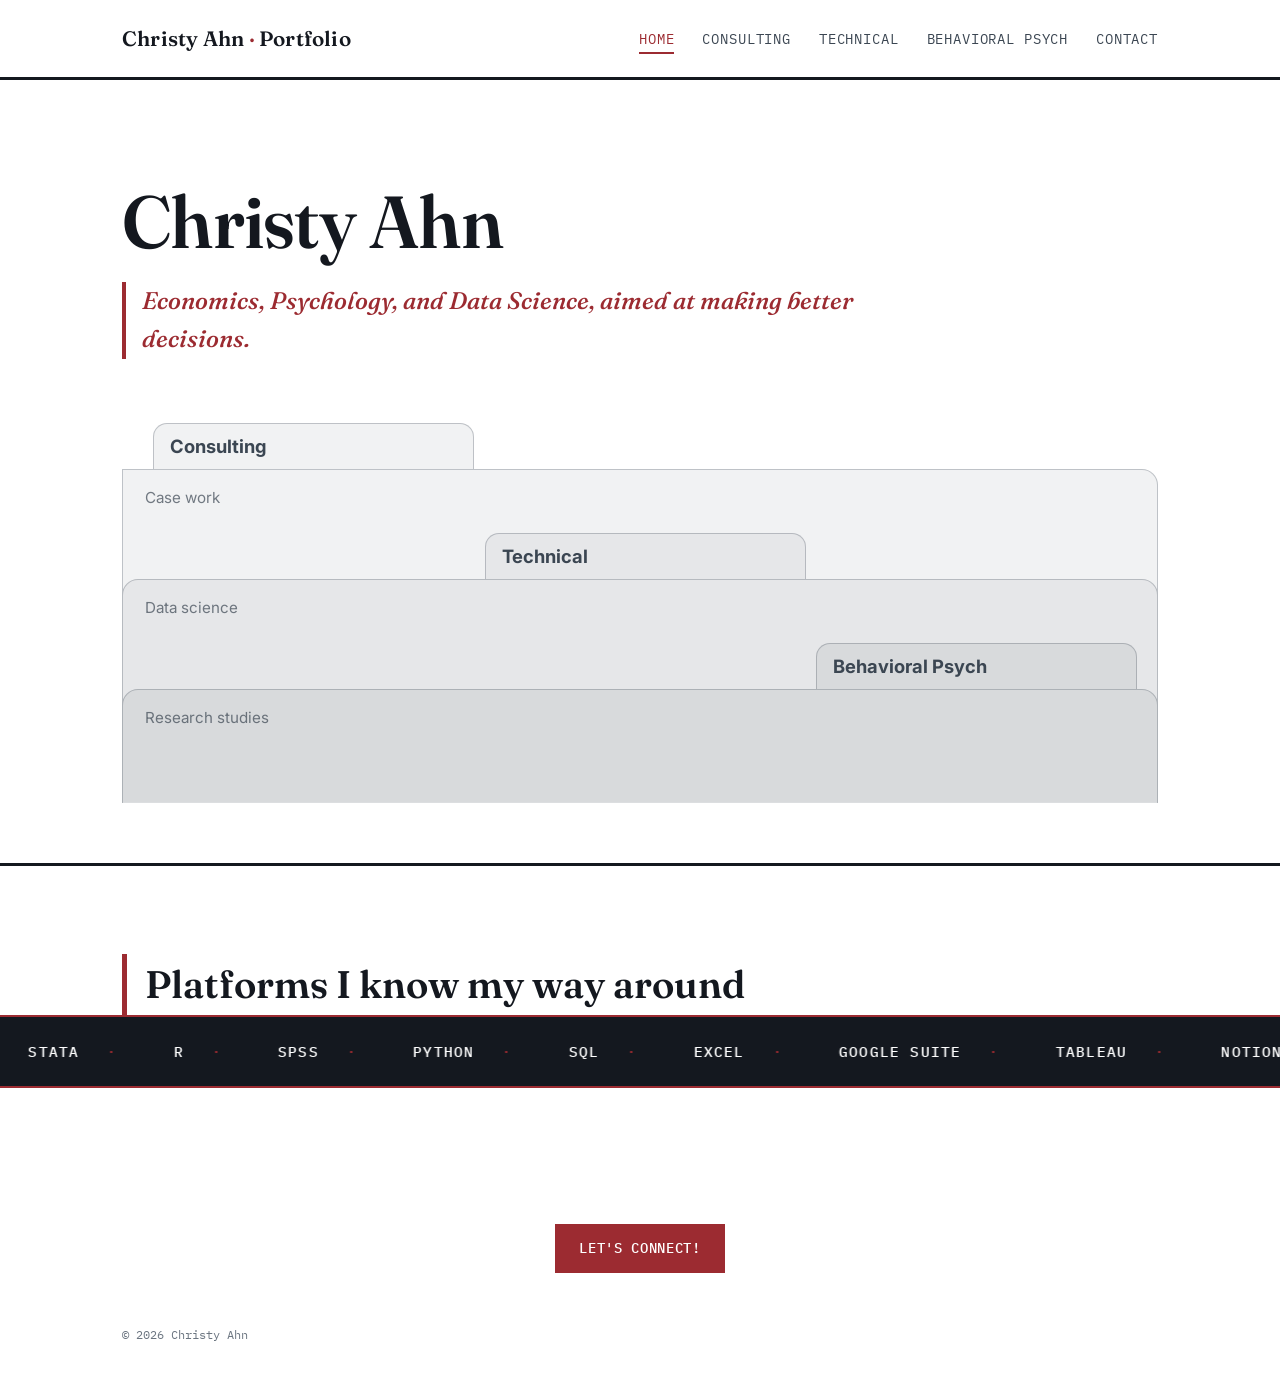
==== index.html @ 6a6dbde0 "Update card layout and styles in index.html Refactor card layout to use folders and improve styling." ====
<!DOCTYPE html>
<html lang="en">
<head>
<meta charset="UTF-8">
<meta name="viewport" content="width=device-width, initial-scale=1.0">
<title>Christy Ahn — Portfolio</title>
<meta name="description" content="Portfolio of consulting, data & analytics, and behavioral research work.">
<link rel="stylesheet" href="css/style.css">
<style>
  /* Additive only: no hard-coded colors, so your palette in style.css carries through. */
  :root { --paper: Canvas; } /* replaced with your real page background by the script below */

  .drawer {
    position: relative;
    height: 380px;
    margin-top: 64px;
    /* Clip the bottom only, so lifted folders and paper can rise above the top edge */
    clip-path: inset(-80px -12px 0 -12px);
  }

  .folder {
    --edge: color-mix(in srgb, currentColor 28%, transparent);
    --tab-w: 31%;
    --tab-h: 46px;
    position: absolute;
    left: 0; right: 0;
    bottom: -40px;
    display: block;
    color: inherit;
    text-decoration: none;
    isolation: isolate;
    transition: transform 0.38s cubic-bezier(.3,1.3,.5,1);
  }
  .f1 { top: 0;     --tint: 7%;  --tab-x: 3%;  z-index: 1; }
  .f2 { top: 110px; --tint: 13%; --tab-x: 35%; z-index: 2; }
  .f3 { top: 220px; --tint: 20%; --tab-x: 67%; z-index: 3; }

  .folder:hover,
  .folder:focus-visible { transform: translateY(-24px); }
  .folder:focus-visible { outline: none; }
  .folder:focus-visible .sheet { outline: 2px solid currentColor; outline-offset: 3px; }

  /* Folder body */
  .sheet {
    position: absolute;
    top: var(--tab-h); left: 0; right: 0; bottom: 0;
    z-index: 1;
    padding: 16px 22px;
    border: 1px solid var(--edge);
    border-radius: 0 16px 0 0;
    background: color-mix(in srgb, currentColor var(--tint), var(--paper));
  }
  .f1 .sheet { border-radius: 0 16px 0 0; }
  .f2 .sheet, .f3 .sheet { border-radius: 16px 16px 0 0; }

  /* Tab */
  .tab {
    position: absolute;
    top: 0;
    left: var(--tab-x);
    z-index: 2;
    width: var(--tab-w);
    min-height: var(--tab-h);
    display: flex;
    align-items: center;
    padding: 6px 16px;
    border: 1px solid var(--edge);
    border-bottom: 0;
    border-radius: 14px 14px 0 0;
    background: color-mix(in srgb, currentColor var(--tint), var(--paper));
    font-weight: 700;
    font-size: clamp(0.85rem, 1.7vw, 1.15rem);
    line-height: 1.15;
    margin-bottom: -1px; /* hides the seam where tab meets body */
    transition: background 0.25s ease, color 0.25s ease;
  }
  .folder:hover .tab,
  .folder:focus-visible .tab { background: currentColor; }
  .folder:hover .tab-label,
  .folder:focus-visible .tab-label { color: var(--paper); }

  /* Strip text on the folder body */
  .cap {
    display: flex;
    justify-content: space-between;
    align-items: baseline;
    gap: 12px;
    font-size: 0.95rem;
  }
  .cap .what { opacity: 0.7; }
  .cap .go { opacity: 0; transform: translateX(-6px); transition: opacity 0.25s ease, transform 0.25s ease; font-weight: 700; }
  .folder:hover .go,
  .folder:focus-visible .go { opacity: 1; transform: none; }

  /* Sheet of paper that slides out of the folder */
  .paper {
    position: absolute;
    top: var(--tab-h);
    right: 7%;
    width: 34%;
    height: 90px;
    z-index: 0;
    border: 1px solid var(--edge);
    border-radius: 8px 8px 0 0;
    background:
      repeating-linear-gradient(to bottom, transparent 0 11px,
        color-mix(in srgb, currentColor 14%, transparent) 11px 12px),
      var(--paper);
    background-size: auto, auto;
    background-position: 0 14px, 0 0;
    transition: transform 0.4s cubic-bezier(.3,1.4,.5,1) 0.05s;
  }
  .folder:hover .paper,
  .folder:focus-visible .paper { transform: translateY(-34px); }

  @media (max-width: 720px) {
    .drawer { height: 330px; margin-top: 44px; }
    .f2 { top: 96px; }
    .f3 { top: 192px; }
    .folder { --tab-h: 44px; --tab-w: 34%; }
    .f1 { --tab-x: 2%; }
    .f2 { --tab-x: 33%; }
    .f3 { --tab-x: 64%; }
    .tab { padding: 6px 10px; }
    .cap .go { display: none; }
    .paper { width: 40%; }
  }
  @media (prefers-reduced-motion: reduce) {
    .folder, .tab, .paper, .cap .go { transition: none; }
  }

  /* Toolkit block + connect button */
  .tools-section .tools-head { margin-bottom: 0; }
  .connect { display: flex; justify-content: center; padding: 48px 0 24px; }
</style>
</head>
<body>

<header class="site-header">
  <div class="header-inner">
    <a class="brand" href="index.html">Christy Ahn <span>·</span> Portfolio</a>
    <nav class="site-nav" aria-label="Primary">
      <ul>
        <li><a href="index.html" aria-current="page">Home</a></li>
        <li><a href="consulting.html">Consulting</a></li>
        <li><a href="technical.html">Technical</a></li>
        <li><a href="psych.html">Behavioral Psych</a></li>
        <li><a href="contact.html">Contact</a></li>
      </ul>
    </nav>
  </div>
</header>

<main>
  <section class="hero">
    <div class="wrap">
      <h1 class="hero-title">Christy Ahn</h1>
      <p class="hero-tagline">Economics, Psychology, and Data Science, aimed at making better decisions.</p>

      <div class="drawer" id="work">

        <a class="folder f1" href="consulting.html" aria-label="Consulting projects">
          <span class="tab"><span class="tab-label">Consulting</span></span>
          <span class="paper" aria-hidden="true"></span>
          <span class="sheet">
            <span class="cap"><span class="what">Case work</span><span class="go">View projects</span></span>
          </span>
        </a>

        <a class="folder f2" href="technical.html" aria-label="Technical projects">
          <span class="tab"><span class="tab-label">Technical</span></span>
          <span class="paper" aria-hidden="true"></span>
          <span class="sheet">
            <span class="cap"><span class="what">Data science</span><span class="go">View projects</span></span>
          </span>
        </a>

        <a class="folder f3" href="psych.html" aria-label="Behavioral psychology studies">
          <span class="tab"><span class="tab-label">Behavioral Psych</span></span>
          <span class="paper" aria-hidden="true"></span>
          <span class="sheet">
            <span class="cap"><span class="what">Research studies</span><span class="go">View studies</span></span>
          </span>
        </a>

      </div>
    </div>
  </section>

  <section class="tools-section">
    <div class="wrap tools-head">
      <h2 class="section-title">Platforms I know my way around</h2>
    </div>
    <div class="ticker-band" aria-label="Tools and platforms">
      <div class="ticker-track" id="ticker-track"></div>
    </div>
  </section>

  <div class="connect">
    <a class="btn primary" href="contact.html">Let's Connect!</a>
  </div>
</main>

<footer class="site-footer">
  <p>&copy; 2026 Christy Ahn</p>
</footer>

<script src="js/main.js"></script>
<script>
  // Match the folders' "paper" color to the page background so they stay solid in your palette.
  (function () {
    var el = document.querySelector('.drawer');
    while (el) {
      var bg = getComputedStyle(el).backgroundColor;
      if (bg && bg !== 'transparent' && bg !== 'rgba(0, 0, 0, 0)') {
        document.documentElement.style.setProperty('--paper', bg);
        return;
      }
      el = el.parentElement;
    }
  })();
</script>
</body>
</html>
---- css/style.css ----
/* ============================================================
   PORTFOLIO STYLESHEET
   A single source of truth for color, type, and layout.
   Edit the variables in :root to re-theme the entire site.
   ============================================================ */

@import url('https://fonts.googleapis.com/css2?family=Fraunces:opsz,wght@9..144,400;9..144,500;9..144,600&family=Inter:wght@400;500;600&family=IBM+Plex+Mono:wght@400;500&display=swap');

:root{
  /* -- color tokens -- */
  --ink:        #14181F;   /* primary text / headlines — near-black */
  --ink-soft:   #3B4652;   /* body text */
  --slate:      #6B7580;   /* secondary / meta text */
  --paper:      #F5F1E7;   /* page background */
  --paper-alt:  #ECE5D4;   /* card background */
  --line:       #D8CFBA;   /* hairline rule */
  --accent:     #9C2B31;   /* oxblood — links, active state, highlights */
  --accent-dark:#7A1F26;   /* pressed / deep accent */
  --accent-soft:#EAD9D2;   /* accent tint for tags/pills */
  --white:      #FFFFFF;

  /* -- type tokens -- */
  --font-display: 'Fraunces', Georgia, serif;
  --font-body:    'Inter', -apple-system, BlinkMacSystemFont, sans-serif;
  --font-mono:    'IBM Plex Mono', 'Courier New', monospace;

  /* -- layout tokens -- */
  --max-w: 1180px;
  --gutter: clamp(20px, 6vw, 72px);
}

*{ box-sizing: border-box; }

html{ scroll-behavior: smooth; }

body{
  margin: 0;
  background: var(--paper);
  color: var(--ink-soft);
  font-family: var(--font-body);
  font-size: 16.5px;
  line-height: 1.6;
  -webkit-font-smoothing: antialiased;
}

img{ max-width: 100%; display: block; }

a{ color: var(--accent); text-decoration: none; }
a:hover{ text-decoration: underline; }

:focus-visible{
  outline: 2px solid var(--accent);
  outline-offset: 3px;
}

.wrap{
  max-width: var(--max-w);
  margin: 0 auto;
  padding: 0 var(--gutter);
}

/* ---------- header / nav ---------- */

header.site-header{
  border-bottom: 3px solid var(--ink);
  background: var(--paper);
  position: sticky;
  top: 0;
  z-index: 20;
}

.header-inner{
  max-width: var(--max-w);
  margin: 0 auto;
  padding: 22px var(--gutter);
  display: flex;
  align-items: center;
  justify-content: space-between;
  gap: 16px;
  flex-wrap: wrap;
}

.brand{
  font-family: var(--font-display);
  font-weight: 600;
  font-size: 1.3rem;
  color: var(--ink);
  letter-spacing: 0.01em;
}

.brand span{
  color: var(--accent);
}

nav.site-nav ul{
  list-style: none;
  display: flex;
  gap: clamp(14px, 2.5vw, 28px);
  margin: 0;
  padding: 0;
  flex-wrap: wrap;
}

nav.site-nav a{
  color: var(--ink-soft);
  font-size: 0.88rem;
  font-family: var(--font-mono);
  text-transform: uppercase;
  letter-spacing: 0.06em;
  text-decoration: none;
  padding-bottom: 4px;
  border-bottom: 2px solid transparent;
}

nav.site-nav a:hover,
nav.site-nav a[aria-current="page"]{
  color: var(--accent);
  border-bottom-color: var(--accent);
}

/* ---------- hero ---------- */

.hero{
  padding: clamp(52px, 10vw, 104px) 0 clamp(36px, 6vw, 60px);
  border-bottom: 3px solid var(--ink);
}

.eyebrow{
  display: inline-block;
  font-family: var(--font-mono);
  font-size: 0.76rem;
  text-transform: uppercase;
  letter-spacing: 0.14em;
  color: var(--paper);
  background: var(--accent);
  padding: 5px 12px;
  margin: 0 0 20px;
}

h1.hero-title{
  font-family: var(--font-display);
  font-weight: 600;
  color: var(--ink);
  font-size: clamp(2.6rem, 6.2vw, 4.6rem);
  line-height: 1.03;
  margin: 0 0 22px;
  max-width: 16ch;
  letter-spacing: -0.01em;
}

.hero-tagline{
  font-family: var(--font-display);
  font-style: italic;
  font-weight: 500;
  color: var(--accent);
  font-size: clamp(1.15rem, 2.3vw, 1.5rem);
  max-width: 48ch;
  margin: 0 0 12px;
  border-left: 4px solid var(--accent);
  padding-left: 16px;
}

.hero-aside{
  font-family: var(--font-mono);
  font-size: 0.78rem;
  color: var(--slate);
  max-width: 50ch;
  margin: 0 0 28px;
  padding-left: 20px;
}

.hero-sub{
  font-size: clamp(1.02rem, 1.7vw, 1.2rem);
  color: var(--ink-soft);
  max-width: 60ch;
  margin: 0 0 30px;
}

.hero-actions{
  display: flex;
  gap: 14px;
  flex-wrap: wrap;
}

.btn{
  display: inline-flex;
  align-items: center;
  gap: 8px;
  font-family: var(--font-mono);
  font-size: 0.85rem;
  font-weight: 500;
  text-transform: uppercase;
  letter-spacing: 0.05em;
  padding: 12px 22px;
  border: 2px solid var(--ink);
  color: var(--ink);
  text-decoration: none;
  transition: background 0.15s ease, color 0.15s ease, border-color 0.15s ease;
}
.btn:hover{
  background: var(--ink);
  color: var(--paper);
  text-decoration: none;
}
.btn.primary{
  background: var(--accent);
  border-color: var(--accent);
  color: var(--paper);
}
.btn.primary:hover{
  background: var(--accent-dark);
  border-color: var(--accent-dark);
}

/* ---------- section framing ---------- */

section{
  padding: clamp(44px, 7vw, 84px) 0;
  border-bottom: 1px solid var(--line);
}
section:last-of-type{ border-bottom: none; }

.section-head{
  display: flex;
  justify-content: space-between;
  align-items: baseline;
  gap: 20px;
  margin-bottom: 36px;
  flex-wrap: wrap;
}

h2.section-title{
  font-family: var(--font-display);
  font-weight: 600;
  color: var(--ink);
  font-size: clamp(1.7rem, 3.4vw, 2.4rem);
  margin: 0;
  padding-left: 18px;
  border-left: 5px solid var(--accent);
}

.section-note{
  font-family: var(--font-mono);
  font-size: 0.8rem;
  color: var(--slate);
  text-transform: uppercase;
  letter-spacing: 0.06em;
}

.lede{
  max-width: 68ch;
  color: var(--ink-soft);
  margin-bottom: 40px;
  font-size: 1.05rem;
}

/* ---------- pillar cards (home) ---------- */

.pillars{
  display: grid;
  grid-template-columns: repeat(3, 1fr);
  gap: 2px;
  background: var(--ink);
  border: 2px solid var(--ink);
}

.pillar{
  background: var(--paper);
  padding: 32px 26px;
  display: flex;
  flex-direction: column;
  gap: 12px;
  transition: background 0.15s ease;
}

.pillar:hover{
  background: var(--paper-alt);
}

.pillar-code{
  font-family: var(--font-mono);
  font-size: 0.78rem;
  font-weight: 500;
  color: var(--white);
  background: var(--accent);
  display: inline-block;
  padding: 3px 9px;
  letter-spacing: 0.06em;
  align-self: flex-start;
}

.pillar h3{
  font-family: var(--font-display);
  font-size: 1.4rem;
  font-weight: 600;
  color: var(--ink);
  margin: 0;
}

.pillar p{
  color: var(--ink-soft);
  font-size: 0.96rem;
  margin: 0;
  flex-grow: 1;
}

.pillar .btn{
  align-self: flex-start;
  margin-top: 8px;
  padding: 8px 14px;
  font-size: 0.75rem;
}

@media (max-width: 760px){
  .pillars{ grid-template-columns: 1fr; }
}

/* ---------- case cards (project pages) ---------- */

.case{
  border: 1px solid var(--line);
  border-left: 4px solid var(--ink);
  background: var(--paper-alt);
  padding: clamp(22px, 3vw, 34px);
  margin-bottom: 24px;
  transition: border-left-color 0.15s ease;
}

.case-top{
  display: flex;
  justify-content: space-between;
  align-items: flex-start;
  gap: 16px;
  flex-wrap: wrap;
  margin-bottom: 14px;
}

.case-code{
  font-family: var(--font-mono);
  font-size: 0.76rem;
  font-weight: 500;
  color: var(--white);
  background: var(--ink);
  padding: 3px 9px;
  letter-spacing: 0.06em;
}

.case-meta{
  font-family: var(--font-mono);
  font-size: 0.75rem;
  color: var(--slate);
  text-transform: uppercase;
  letter-spacing: 0.05em;
}

h3.case-title{
  font-family: var(--font-display);
  font-weight: 600;
  font-size: 1.55rem;
  color: var(--ink);
  margin: 0 0 16px;
}

.case-grid{
  display: grid;
  grid-template-columns: repeat(3, 1fr);
  gap: 20px;
  margin-bottom: 18px;
}

.case-field dt{
  font-family: var(--font-mono);
  font-size: 0.72rem;
  text-transform: uppercase;
  letter-spacing: 0.06em;
  color: var(--slate);
  margin-bottom: 4px;
}

.case-field dd{
  margin: 0;
  font-size: 0.92rem;
  color: var(--ink-soft);
}

.case-body p{
  margin: 0 0 12px;
  font-size: 0.97rem;
}
.case-body p:last-child{ margin-bottom: 0; }

.tags{
  list-style: none;
  display: flex;
  flex-wrap: wrap;
  gap: 8px;
  margin: 18px 0 0;
  padding: 0;
}

.tags li{
  font-family: var(--font-mono);
  font-weight: 500;
  font-size: 0.72rem;
  text-transform: uppercase;
  letter-spacing: 0.04em;
  background: var(--accent);
  color: var(--white);
  padding: 5px 11px;
}

.placeholder-flag{
  display: inline-block;
  margin-top: 14px;
  font-family: var(--font-mono);
  font-size: 0.72rem;
  color: var(--slate);
  border-top: 1px dashed var(--line);
  padding-top: 10px;
  width: 100%;
}

/* clickable case card -> detail page */
a.case{
  display: block;
  text-decoration: none;
  color: inherit;
  cursor: pointer;
  transition: border-left-color 0.15s ease, transform 0.15s ease, box-shadow 0.15s ease;
}
a.case:hover,
a.case:focus-visible{
  text-decoration: none;
  border-left-color: var(--accent);
  box-shadow: 0 8px 22px rgba(20, 24, 31, 0.12);
  transform: translateY(-2px);
}

.case-view-link{
  display: inline-flex;
  align-items: center;
  gap: 6px;
  margin-top: 16px;
  font-family: var(--font-mono);
  font-weight: 500;
  font-size: 0.76rem;
  text-transform: uppercase;
  letter-spacing: 0.05em;
  color: var(--accent);
}
a.case:hover .case-view-link{
  gap: 10px;
}
.case-view-link .arrow{ transition: transform 0.15s ease; }

.case-download{
  display: inline-flex;
  align-items: center;
  gap: 8px;
  margin-top: 18px;
  padding: 11px 18px;
  border: 2px solid var(--ink);
  font-family: var(--font-mono);
  font-weight: 500;
  font-size: 0.78rem;
  text-transform: uppercase;
  letter-spacing: 0.05em;
  color: var(--ink);
  transition: background 0.15s ease, color 0.15s ease;
}
.case-download:hover{
  background: var(--ink);
  color: var(--paper);
  text-decoration: none;
}
.case-download-note{
  display: block;
  margin-top: 6px;
  font-family: var(--font-mono);
  font-size: 0.7rem;
  color: var(--slate);
}

/* ---------- case detail page ---------- */

.back-link{
  display: inline-block;
  font-family: var(--font-mono);
  font-weight: 500;
  font-size: 0.78rem;
  text-transform: uppercase;
  letter-spacing: 0.05em;
  color: var(--slate);
  margin-bottom: 20px;
}
.back-link:hover{ color: var(--accent); text-decoration: none; }

.detail-meta{
  font-family: var(--font-mono);
  font-size: 0.85rem;
  color: var(--slate);
  margin: 0 0 6px;
}

.stat-strip{
  display: grid;
  grid-template-columns: repeat(auto-fit, minmax(200px, 1fr));
  gap: 2px;
  background: var(--ink);
  border: 2px solid var(--ink);
  margin: 8px 0 0;
}
.stat{
  background: var(--ink);
  padding: 22px 20px;
}
.stat .num{
  display: block;
  font-family: var(--font-display);
  font-weight: 600;
  font-size: 1.75rem;
  color: var(--white);
  margin-bottom: 4px;
  line-height: 1.1;
}
.stat .label{
  display: block;
  font-family: var(--font-mono);
  font-size: 0.7rem;
  text-transform: uppercase;
  letter-spacing: 0.05em;
  color: #C9B8A8;
  margin-bottom: 8px;
}
.stat .explain{
  display: block;
  font-family: var(--font-body);
  font-size: 0.82rem;
  line-height: 1.5;
  color: #BCAEA0;
  padding-top: 8px;
  border-top: 1px solid rgba(255,255,255,0.14);
}

.stat-strip-note{
  font-size: 0.88rem;
  color: var(--slate);
  font-style: italic;
  max-width: 68ch;
  margin: 12px 0 0;
  padding-left: 14px;
  border-left: 3px solid var(--line);
}

.detail-section{
  max-width: 68ch;
}
.detail-section + .detail-section{ margin-top: 8px; }

h3.detail-title{
  font-family: var(--font-display);
  font-weight: 600;
  color: var(--ink);
  font-size: 1.35rem;
  margin: 0 0 14px;
}

.detail-section ul{
  margin: 0 0 16px;
  padding-left: 20px;
}
.detail-section li{ margin-bottom: 8px; }
.detail-section p{ margin: 0 0 14px; }
.detail-section p:last-child,
.detail-section ul:last-child{ margin-bottom: 0; }

.role-box{
  background: var(--paper-alt);
  border-left: 4px solid var(--accent);
  padding: 22px 26px;
  max-width: 68ch;
}

@media (max-width: 720px){
  .case-grid{ grid-template-columns: 1fr 1fr; }
}
@media (max-width: 480px){
  .case-grid{ grid-template-columns: 1fr; }
}

/* ---------- contact page ---------- */

.contact-layout{
  display: grid;
  grid-template-columns: 220px 1fr;
  gap: 48px;
  align-items: start;
}

.contact-photo{
  width: 100%;
  aspect-ratio: 1 / 1;
  background: var(--paper-alt);
  border: 1px solid var(--line);
  display: flex;
  align-items: center;
  justify-content: center;
  font-family: var(--font-mono);
  font-size: 0.75rem;
  color: var(--slate);
  text-align: center;
  padding: 16px;
  overflow: hidden;
}
.contact-photo img{
  width: 100%; height: 100%; object-fit: cover;
}

.contact-list{
  list-style: none;
  margin: 0;
  padding: 0;
}

.contact-list li{
  display: flex;
  gap: 18px;
  padding: 16px 0;
  border-bottom: 1px solid var(--line);
  align-items: baseline;
  flex-wrap: wrap;
}
.contact-list li:first-child{ padding-top: 0; }

.contact-list dt{
  font-family: var(--font-mono);
  font-size: 0.72rem;
  text-transform: uppercase;
  letter-spacing: 0.06em;
  color: var(--slate);
  width: 90px;
  flex-shrink: 0;
}

.contact-list dd{
  margin: 0;
  font-size: 1.05rem;
  color: var(--ink);
}

@media (max-width: 640px){
  .contact-layout{ grid-template-columns: 1fr; }
  .contact-photo{ max-width: 200px; }
}

/* ---------- footer ---------- */

footer.site-footer{
  padding: 28px var(--gutter) 40px;
  max-width: var(--max-w);
  margin: 0 auto;
}
footer.site-footer p{
  font-family: var(--font-mono);
  font-size: 0.75rem;
  color: var(--slate);
  margin: 0;
}

/* ---------- tools / ticker section (mid-page, home only) ---------- */

.tools-section{
  padding: clamp(48px, 8vw, 88px) 0;
  border-bottom: 1px solid var(--line);
}

.tools-head{
  margin-bottom: 28px;
}

.ticker-band{
  width: 100vw;
  position: relative;
  left: 50%;
  right: 50%;
  margin-left: -50vw;
  margin-right: -50vw;
  background: var(--ink);
  overflow: hidden;
  display: flex;
  align-items: center;
  padding: 22px 0;
  border-top: 2px solid var(--accent);
  border-bottom: 2px solid var(--accent);
}

.ticker-track{
  display: flex;
  align-items: center;
  white-space: nowrap;
  animation: ticker-scroll 32s linear infinite;
  will-change: transform;
}

.ticker-band:hover .ticker-track{
  animation-play-state: paused;
}

.ticker-track span{
  font-family: var(--font-mono);
  font-weight: 500;
  font-size: 0.95rem;
  letter-spacing: 0.08em;
  text-transform: uppercase;
  color: var(--paper);
  padding: 0 28px;
  display: inline-flex;
  align-items: center;
}

.ticker-track span::after{
  content: '·';
  color: var(--accent);
  margin-left: 28px;
}

@keyframes ticker-scroll{
  from{ transform: translateX(0); }
  to{ transform: translateX(-50%); }
}

@media (prefers-reduced-motion: reduce){
  .ticker-track{ animation: none; }
  .ticker-band{ overflow-x: auto; }
  html{ scroll-behavior: auto; }
}
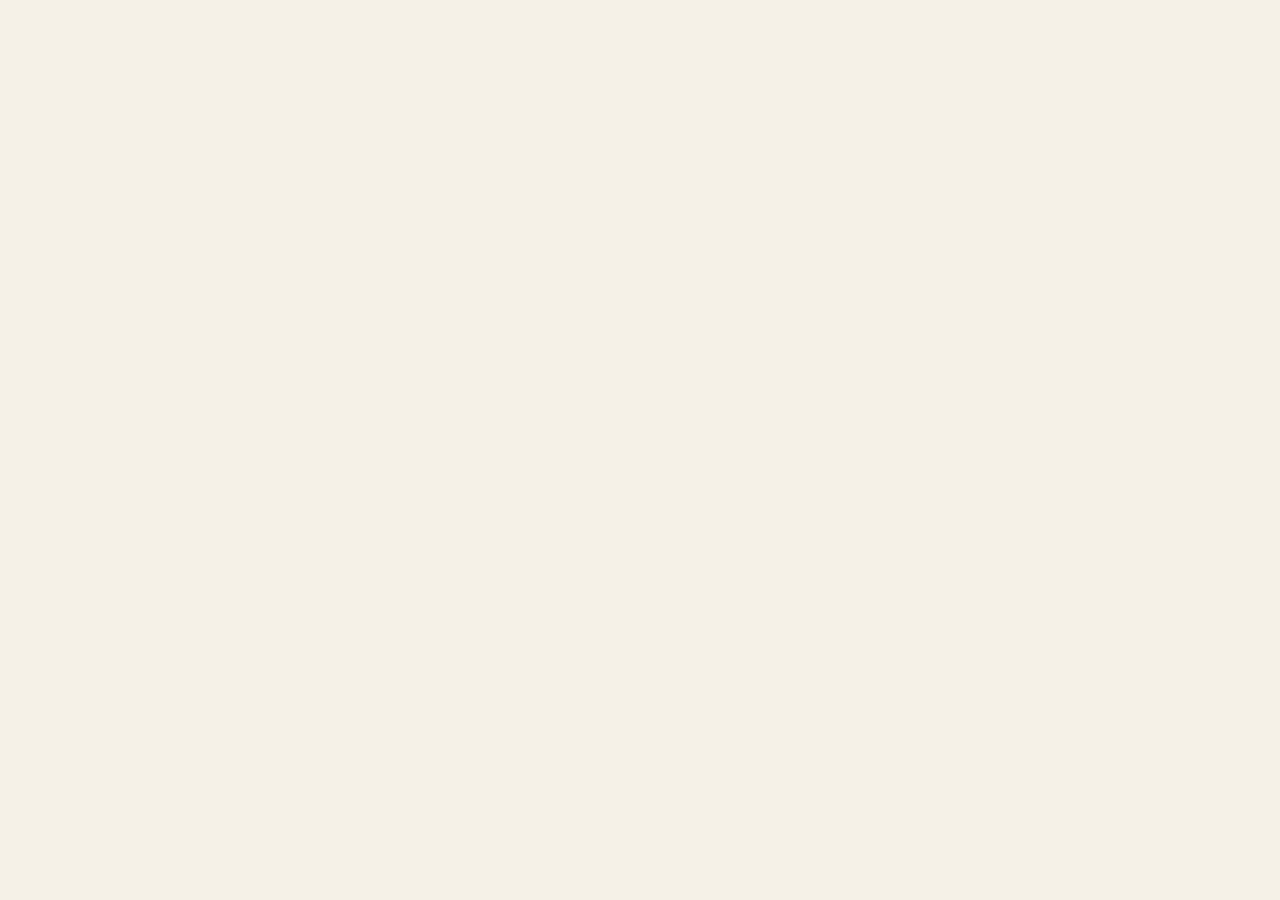
==== commit 64dfdbd1: "Refactor styles in index.html for improved layout Updated styles for folder elements, adjusted heigh" ====
--- a/index.html
+++ b/index.html
@@ -7,218 +7,67 @@
 <meta name="description" content="Portfolio of consulting, data & analytics, and behavioral research work.">
 <link rel="stylesheet" href="css/style.css">
 <style>
-  /* Additive only: no hard-coded colors, so your palette in style.css carries through. */
-  :root { --paper: Canvas; } /* replaced with your real page background by the script below */
+  /* Page background and text colors come from your style.css. Only the folders have their own colors. */
 
   .drawer {
     position: relative;
-    height: 380px;
+    height: 410px;
     margin-top: 64px;
     /* Clip the bottom only, so lifted folders and paper can rise above the top edge */
-    clip-path: inset(-80px -12px 0 -12px);
+    clip-path: inset(-90px -16px 0 -16px);
   }
 
   .folder {
-    --edge: color-mix(in srgb, currentColor 28%, transparent);
+    --tab-h: 58px;
     --tab-w: 31%;
-    --tab-h: 46px;
     position: absolute;
     left: 0; right: 0;
     bottom: -40px;
     display: block;
-    color: inherit;
+    color: #fff4f1;
     text-decoration: none;
     isolation: isolate;
-    transition: transform 0.38s cubic-bezier(.3,1.3,.5,1);
+    filter: drop-shadow(0 -3px 6px rgba(0, 0, 0, 0.22));
+    transition: transform 0.38s cubic-bezier(.3,1.3,.5,1), filter 0.3s ease;
   }
-  .f1 { top: 0;     --tint: 7%;  --tab-x: 3%;  z-index: 1; }
-  .f2 { top: 110px; --tint: 13%; --tab-x: 35%; z-index: 2; }
-  .f3 { top: 220px; --tint: 20%; --tab-x: 67%; z-index: 3; }
+  /* Muted reds, lightest at the back to deepest at the front */
+  .f1 { top: 0;     --c: #b8595f; --tab-x: 3%;  z-index: 1; }
+  .f2 { top: 120px; --c: #9c3d44; --tab-x: 35%; z-index: 2; }
+  .f3 { top: 240px; --c: #7a2a30; --tab-x: 67%; z-index: 3; }
 
   .folder:hover,
-  .folder:focus-visible { transform: translateY(-24px); }
+  .folder:focus-visible {
+    transform: translateY(-24px);
+    filter: drop-shadow(0 -4px 10px rgba(0, 0, 0, 0.3)) brightness(1.08);
+  }
   .folder:focus-visible { outline: none; }
-  .folder:focus-visible .sheet { outline: 2px solid currentColor; outline-offset: 3px; }
+  .folder:focus-visible .sheet { outline: 3px solid currentColor; outline-offset: 3px; }
 
   /* Folder body */
   .sheet {
     position: absolute;
     top: var(--tab-h); left: 0; right: 0; bottom: 0;
     z-index: 1;
-    padding: 16px 22px;
-    border: 1px solid var(--edge);
-    border-radius: 0 16px 0 0;
-    background: color-mix(in srgb, currentColor var(--tint), var(--paper));
+    padding: 18px 28px;
+    border-radius: 12px 12px 0 0;
+    background: linear-gradient(to bottom, transparent, rgba(0, 0, 0, 0.14)), var(--c);
   }
-  .f1 .sheet { border-radius: 0 16px 0 0; }
-  .f2 .sheet, .f3 .sheet { border-radius: 16px 16px 0 0; }
 
-  /* Tab */
+  /* Tab with curved shoulders, like a real folder */
   .tab {
     position: absolute;
     top: 0;
     left: var(--tab-x);
     z-index: 2;
     width: var(--tab-w);
-    min-height: var(--tab-h);
+    min-height: calc(var(--tab-h) + 1px); /* 1px overlap hides the seam with the body */
     display: flex;
     align-items: center;
-    padding: 6px 16px;
-    border: 1px solid var(--edge);
-    border-bottom: 0;
+    padding: 0 22px;
     border-radius: 14px 14px 0 0;
-    background: color-mix(in srgb, currentColor var(--tint), var(--paper));
+    background: var(--c);
     font-weight: 700;
-    font-size: clamp(0.85rem, 1.7vw, 1.15rem);
-    line-height: 1.15;
-    margin-bottom: -1px; /* hides the seam where tab meets body */
-    transition: background 0.25s ease, color 0.25s ease;
-  }
-  .folder:hover .tab,
-  .folder:focus-visible .tab { background: currentColor; }
-  .folder:hover .tab-label,
-  .folder:focus-visible .tab-label { color: var(--paper); }
-
-  /* Strip text on the folder body */
-  .cap {
-    display: flex;
-    justify-content: space-between;
-    align-items: baseline;
-    gap: 12px;
-    font-size: 0.95rem;
-  }
-  .cap .what { opacity: 0.7; }
-  .cap .go { opacity: 0; transform: translateX(-6px); transition: opacity 0.25s ease, transform 0.25s ease; font-weight: 700; }
-  .folder:hover .go,
-  .folder:focus-visible .go { opacity: 1; transform: none; }
-
-  /* Sheet of paper that slides out of the folder */
-  .paper {
-    position: absolute;
-    top: var(--tab-h);
-    right: 7%;
-    width: 34%;
-    height: 90px;
-    z-index: 0;
-    border: 1px solid var(--edge);
-    border-radius: 8px 8px 0 0;
-    background:
-      repeating-linear-gradient(to bottom, transparent 0 11px,
-        color-mix(in srgb, currentColor 14%, transparent) 11px 12px),
-      var(--paper);
-    background-size: auto, auto;
-    background-position: 0 14px, 0 0;
-    transition: transform 0.4s cubic-bezier(.3,1.4,.5,1) 0.05s;
-  }
-  .folder:hover .paper,
-  .folder:focus-visible .paper { transform: translateY(-34px); }
-
-  @media (max-width: 720px) {
-    .drawer { height: 330px; margin-top: 44px; }
-    .f2 { top: 96px; }
-    .f3 { top: 192px; }
-    .folder { --tab-h: 44px; --tab-w: 34%; }
-    .f1 { --tab-x: 2%; }
-    .f2 { --tab-x: 33%; }
-    .f3 { --tab-x: 64%; }
-    .tab { padding: 6px 10px; }
-    .cap .go { display: none; }
-    .paper { width: 40%; }
-  }
-  @media (prefers-reduced-motion: reduce) {
-    .folder, .tab, .paper, .cap .go { transition: none; }
-  }
-
-  /* Toolkit block + connect button */
-  .tools-section .tools-head { margin-bottom: 0; }
-  .connect { display: flex; justify-content: center; padding: 48px 0 24px; }
-</style>
-</head>
-<body>
-
-<header class="site-header">
-  <div class="header-inner">
-    <a class="brand" href="index.html">Christy Ahn <span>·</span> Portfolio</a>
-    <nav class="site-nav" aria-label="Primary">
-      <ul>
-        <li><a href="index.html" aria-current="page">Home</a></li>
-        <li><a href="consulting.html">Consulting</a></li>
-        <li><a href="technical.html">Technical</a></li>
-        <li><a href="psych.html">Behavioral Psych</a></li>
-        <li><a href="contact.html">Contact</a></li>
-      </ul>
-    </nav>
-  </div>
-</header>
-
-<main>
-  <section class="hero">
-    <div class="wrap">
-      <h1 class="hero-title">Christy Ahn</h1>
-      <p class="hero-tagline">Economics, Psychology, and Data Science, aimed at making better decisions.</p>
-
-      <div class="drawer" id="work">
-
-        <a class="folder f1" href="consulting.html" aria-label="Consulting projects">
-          <span class="tab"><span class="tab-label">Consulting</span></span>
-          <span class="paper" aria-hidden="true"></span>
-          <span class="sheet">
-            <span class="cap"><span class="what">Case work</span><span class="go">View projects</span></span>
-          </span>
-        </a>
-
-        <a class="folder f2" href="technical.html" aria-label="Technical projects">
-          <span class="tab"><span class="tab-label">Technical</span></span>
-          <span class="paper" aria-hidden="true"></span>
-          <span class="sheet">
-            <span class="cap"><span class="what">Data science</span><span class="go">View projects</span></span>
-          </span>
-        </a>
-
-        <a class="folder f3" href="psych.html" aria-label="Behavioral psychology studies">
-          <span class="tab"><span class="tab-label">Behavioral Psych</span></span>
-          <span class="paper" aria-hidden="true"></span>
-          <span class="sheet">
-            <span class="cap"><span class="what">Research studies</span><span class="go">View studies</span></span>
-          </span>
-        </a>
-
-      </div>
-    </div>
-  </section>
-
-  <section class="tools-section">
-    <div class="wrap tools-head">
-      <h2 class="section-title">Platforms I know my way around</h2>
-    </div>
-    <div class="ticker-band" aria-label="Tools and platforms">
-      <div class="ticker-track" id="ticker-track"></div>
-    </div>
-  </section>
-
-  <div class="connect">
-    <a class="btn primary" href="contact.html">Let's Connect!</a>
-  </div>
-</main>
-
-<footer class="site-footer">
-  <p>&copy; 2026 Christy Ahn</p>
-</footer>
-
-<script src="js/main.js"></script>
-<script>
-  // Match the folders' "paper" color to the page background so they stay solid in your palette.
-  (function () {
-    var el = document.querySelector('.drawer');
-    while (el) {
-      var bg = getComputedStyle(el).backgroundColor;
-      if (bg && bg !== 'transparent' && bg !== 'rgba(0, 0, 0, 0)') {
-        document.documentElement.style.setProperty('--paper', bg);
-        return;
-      }
-      el = el.parentElement;
-    }
-  })();
-</script>
-</body>
-</html>
+    font-size: clamp(1.1rem, 2.5vw, 1.7rem);
+    line-height: 1.1;
+    letter-spacing: -0.01em;
+    white-space: nowrap;
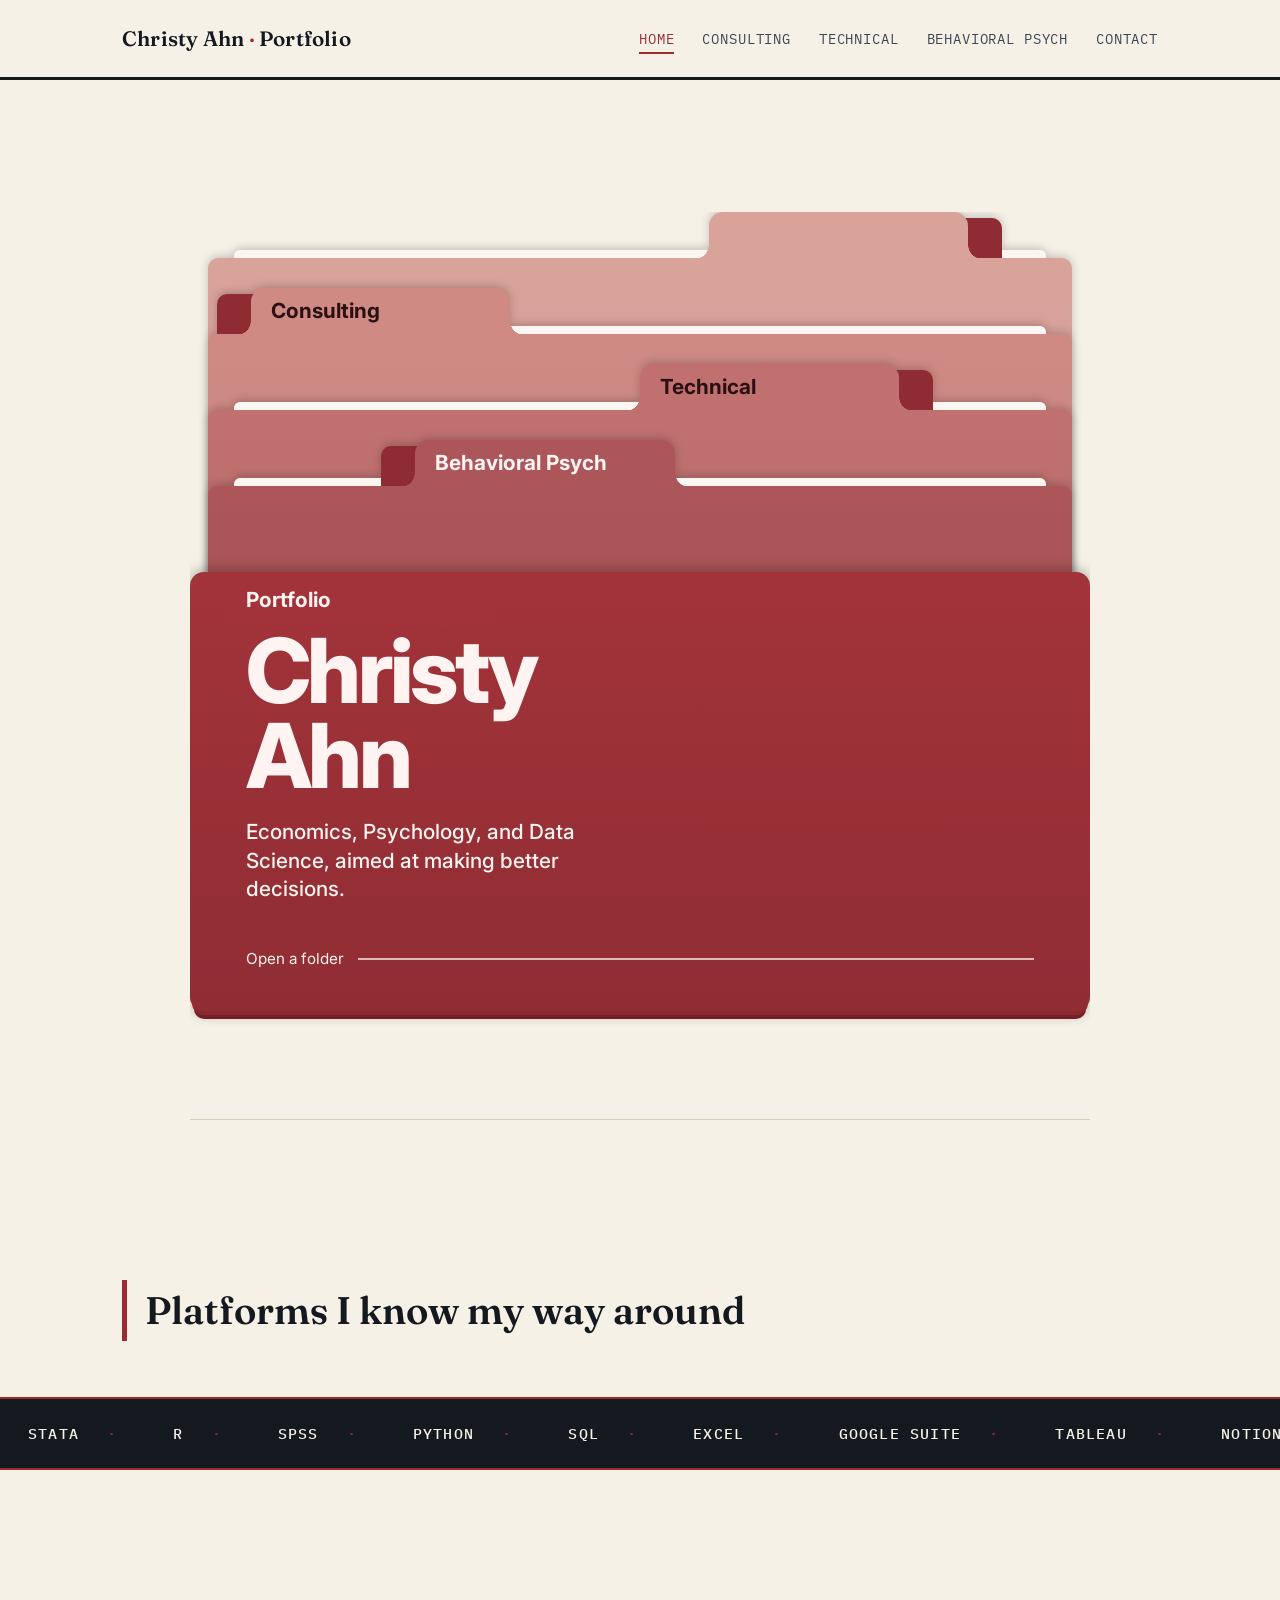
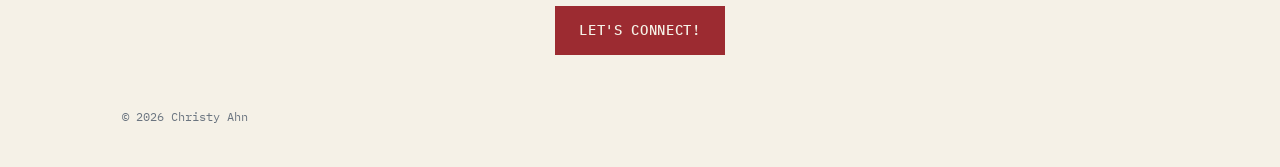
==== commit ab7ff6b1: "Refactor folder styles and layout in index.html Refactor folder styles and improve layout for better" ====
--- a/index.html
+++ b/index.html
@@ -9,51 +9,17 @@
 <style>
   /* Page background and text colors come from your style.css. Only the folders have their own colors. */
 
-  .drawer {
+  .cover-section { width: min(92%, 900px); margin: 48px auto 0; }
+
+  .cover {
+    --step: 76px;                      /* vertical spacing between folder tabs */
+    --back-h: calc(var(--step) * 4);   /* height of the stack behind the front folder */
     position: relative;
-    height: 410px;
-    margin-top: 64px;
-    /* Clip the bottom only, so lifted folders and paper can rise above the top edge */
-    clip-path: inset(-90px -16px 0 -16px);
-  }
-
-  .folder {
-    --tab-h: 58px;
-    --tab-w: 31%;
-    position: absolute;
-    left: 0; right: 0;
-    bottom: -40px;
-    display: block;
-    color: #fff4f1;
-    text-decoration: none;
-    isolation: isolate;
-    filter: drop-shadow(0 -3px 6px rgba(0, 0, 0, 0.22));
-    transition: transform 0.38s cubic-bezier(.3,1.3,.5,1), filter 0.3s ease;
-  }
-  /* Muted reds, lightest at the back to deepest at the front */
-  .f1 { top: 0;     --c: #b8595f; --tab-x: 3%;  z-index: 1; }
-  .f2 { top: 120px; --c: #9c3d44; --tab-x: 35%; z-index: 2; }
-  .f3 { top: 240px; --c: #7a2a30; --tab-x: 67%; z-index: 3; }
-
-  .folder:hover,
-  .folder:focus-visible {
-    transform: translateY(-24px);
-    filter: drop-shadow(0 -4px 10px rgba(0, 0, 0, 0.3)) brightness(1.08);
-  }
-  .folder:focus-visible { outline: none; }
-  .folder:focus-visible .sheet { outline: 3px solid currentColor; outline-offset: 3px; }
-
-  /* Folder body */
-  .sheet {
-    position: absolute;
-    top: var(--tab-h); left: 0; right: 0; bottom: 0;
-    z-index: 1;
-    padding: 18px 28px;
-    border-radius: 12px 12px 0 0;
-    background: linear-gradient(to bottom, transparent, rgba(0, 0, 0, 0.14)), var(--c);
-  }
-
-  /* Tab with curved shoulders, like a real folder */
+    padding: var(--back-h) 0 24px;
+    overflow: hidden;
+  }
+
+  /* ---------- Tabs (shared by back folders and the front folder) ---------- */
   .tab {
     position: absolute;
     top: 0;
@@ -63,11 +29,221 @@
     min-height: calc(var(--tab-h) + 1px); /* 1px overlap hides the seam with the body */
     display: flex;
     align-items: center;
-    padding: 0 22px;
+    padding: 0 20px;
     border-radius: 14px 14px 0 0;
     background: var(--c);
+    color: var(--ink);
     font-weight: 700;
-    font-size: clamp(1.1rem, 2.5vw, 1.7rem);
+    font-size: clamp(1rem, 2.4vw, 1.3rem);
     line-height: 1.1;
-    letter-spacing: -0.01em;
     white-space: nowrap;
+  }
+  /* Curved shoulders where the tab meets the folder */
+  .tab::before, .tab::after { content: ""; position: absolute; bottom: 0; width: 14px; height: 14px; }
+  .tab::before { left: -14px;  background: radial-gradient(circle at 0 0,    transparent 13.5px, var(--c) 14px); }
+  .tab::after  { right: -14px; background: radial-gradient(circle at 100% 0, transparent 13.5px, var(--c) 14px); }
+
+  /* ---------- Back folders ---------- */
+  .folder {
+    --tab-h: 46px;
+    --tab-w: 30%;
+    --nub: #8f2c33;
+    position: absolute;
+    left: 2%; right: 2%;
+    bottom: 30px;
+    display: block;
+    color: var(--ink);
+    text-decoration: none;
+    isolation: isolate;
+    filter: drop-shadow(0 -2px 4px rgba(0, 0, 0, 0.2));
+    transition: transform 0.38s cubic-bezier(.3,1.3,.5,1), filter 0.3s ease;
+  }
+  /* Muted reds, lightest at the back. Change --c to recolor, --ink for text color. */
+  .b1 { top: 0;                       --c: #d9a39a; --ink: #2b1012; --tab-x: 58%; }
+  .b2 { top: calc(var(--step) * 1);   --c: #cf8a84; --ink: #2b1012; --tab-x: 5%;  }
+  .b3 { top: calc(var(--step) * 2);   --c: #c0716f; --ink: #2b1012; --tab-x: 50%; }
+  .b4 { top: calc(var(--step) * 3);   --c: #ad5659; --ink: #fff4f1; --tab-x: 24%; }
+
+  /* Small accent tab beside each label, like the green nubs in the reference */
+  .folder::before {
+    content: "";
+    position: absolute;
+    top: 6px;
+    left: calc(var(--tab-x) - 34px);
+    width: 56px;
+    height: 40px;
+    border-radius: 10px 10px 0 0;
+    background: var(--nub);
+    z-index: 1;
+  }
+  .nub-r::before { left: calc(var(--tab-x) + var(--tab-w) - 22px); }
+
+  .sheet {
+    position: absolute;
+    top: var(--tab-h); left: 0; right: 0; bottom: 0;
+    z-index: 1;
+    border-radius: 10px 10px 0 0;
+    background: linear-gradient(to bottom, transparent, rgba(0, 0, 0, 0.1)), var(--c);
+  }
+
+  /* White sheet peeking out of each folder */
+  .paper {
+    position: absolute;
+    top: calc(var(--tab-h) - 8px);
+    left: 3%; right: 3%;
+    height: 60px;
+    z-index: 0;
+    border-radius: 6px 6px 0 0;
+    background: #fbf6f2;
+    transition: transform 0.4s cubic-bezier(.3,1.4,.5,1) 0.05s;
+  }
+
+  /* Pull a folder up to open it */
+  a.folder:hover,
+  a.folder:focus-visible {
+    transform: translateY(-22px);
+    filter: drop-shadow(0 -4px 8px rgba(0, 0, 0, 0.28)) brightness(1.06);
+  }
+  a.folder:hover .paper,
+  a.folder:focus-visible .paper { transform: translateY(-26px); }
+  a.folder:focus-visible { outline: none; }
+  a.folder:focus-visible .sheet { outline: 3px solid currentColor; outline-offset: 3px; }
+
+  /* ---------- Front folder (the cover) ---------- */
+  .front {
+    --c: #a3333a;
+    --ink: #fff4f1;
+    --tab-h: 56px;
+    --tab-w: 30%;
+    --tab-x: 4%;
+    position: relative;
+    z-index: 10;
+    color: var(--ink);
+    filter: drop-shadow(0 -3px 6px rgba(0, 0, 0, 0.25));
+  }
+  .front-body {
+    margin-top: var(--tab-h);
+    padding: clamp(28px, 5vw, 56px) clamp(24px, 5vw, 56px) clamp(24px, 4vw, 40px);
+    border-radius: 14px;
+    background: linear-gradient(to bottom, transparent, rgba(0, 0, 0, 0.12)), var(--c);
+    /* thin stacked edges under the folder, like the reference */
+    box-shadow: 0 6px 0 -2px #8a2a30, 0 12px 0 -4px #741f25;
+  }
+  .front h1 {
+    margin: 0;
+    color: inherit;
+    font-size: clamp(2.8rem, 9vw, 5.6rem);
+    line-height: 0.95;
+    font-weight: 800;
+    letter-spacing: -0.04em;
+  }
+  .front .major {
+    margin: 20px 0 0;
+    color: inherit;
+    max-width: 28ch;
+    font-size: clamp(1rem, 2.2vw, 1.3rem);
+    line-height: 1.35;
+    font-weight: 500;
+  }
+  .front-foot { display: flex; align-items: center; gap: 14px; margin-top: 44px; font-size: 0.95rem; }
+  .front-foot .line { flex: 1; height: 1.5px; background: currentColor; opacity: 0.7; }
+
+  /* ---------- Toolkit and connect button ---------- */
+  .tools-section { margin-top: 72px; }
+  .tools-section .ticker-band { margin-top: 56px; }
+  .connect { display: flex; justify-content: center; padding: 48px 0 24px; }
+
+  @media (max-width: 720px) {
+    .cover { --step: 62px; }
+    .cover-section { margin-top: 32px; }
+    .folder { --tab-h: 42px; --tab-w: 38%; }
+    .front { --tab-h: 48px; --tab-w: 34%; }
+    .tab { padding: 0 10px; font-size: 0.95rem; white-space: normal; }
+    .b3 { --tab-x: 54%; }
+    .front-foot { margin-top: 32px; }
+  }
+  @media (prefers-reduced-motion: reduce) {
+    .folder, .paper { transition: none; }
+  }
+</style>
+</head>
+<body>
+
+<header class="site-header">
+  <div class="header-inner">
+    <a class="brand" href="index.html">Christy Ahn <span>·</span> Portfolio</a>
+    <nav class="site-nav" aria-label="Primary">
+      <ul>
+        <li><a href="index.html" aria-current="page">Home</a></li>
+        <li><a href="consulting.html">Consulting</a></li>
+        <li><a href="technical.html">Technical</a></li>
+        <li><a href="psych.html">Behavioral Psych</a></li>
+        <li><a href="contact.html">Contact</a></li>
+      </ul>
+    </nav>
+  </div>
+</header>
+
+<main>
+  <section class="cover-section">
+    <div class="cover" id="work">
+
+      <!-- Decorative folder to fill out the stack -->
+      <div class="folder b1 nub-r" aria-hidden="true">
+        <span class="tab"></span>
+        <span class="paper"></span>
+        <span class="sheet"></span>
+      </div>
+
+      <a class="folder b2" href="consulting.html" aria-label="Consulting projects">
+        <span class="tab">Consulting</span>
+        <span class="paper" aria-hidden="true"></span>
+        <span class="sheet"></span>
+      </a>
+
+      <a class="folder b3 nub-r" href="technical.html" aria-label="Technical projects">
+        <span class="tab">Technical</span>
+        <span class="paper" aria-hidden="true"></span>
+        <span class="sheet"></span>
+      </a>
+
+      <a class="folder b4" href="psych.html" aria-label="Behavioral psychology studies">
+        <span class="tab">Behavioral Psych</span>
+        <span class="paper" aria-hidden="true"></span>
+        <span class="sheet"></span>
+      </a>
+
+      <!-- Front folder: the cover -->
+      <div class="front">
+        <span class="tab">Portfolio</span>
+        <div class="front-body">
+          <h1>Christy<br>Ahn</h1>
+          <p class="major">Economics, Psychology, and Data Science, aimed at making better decisions.</p>
+          <div class="front-foot"><span>Open a folder</span><span class="line"></span></div>
+        </div>
+      </div>
+
+    </div>
+  </section>
+
+  <section class="tools-section">
+    <div class="wrap tools-head">
+      <h2 class="section-title">Platforms I know my way around</h2>
+    </div>
+    <div class="ticker-band" aria-label="Tools and platforms">
+      <div class="ticker-track" id="ticker-track"></div>
+    </div>
+  </section>
+
+  <div class="connect">
+    <a class="btn primary" href="contact.html">Let's Connect!</a>
+  </div>
+</main>
+
+<footer class="site-footer">
+  <p>&copy; 2026 Christy Ahn</p>
+</footer>
+
+<script src="js/main.js"></script>
+</body>
+</html>
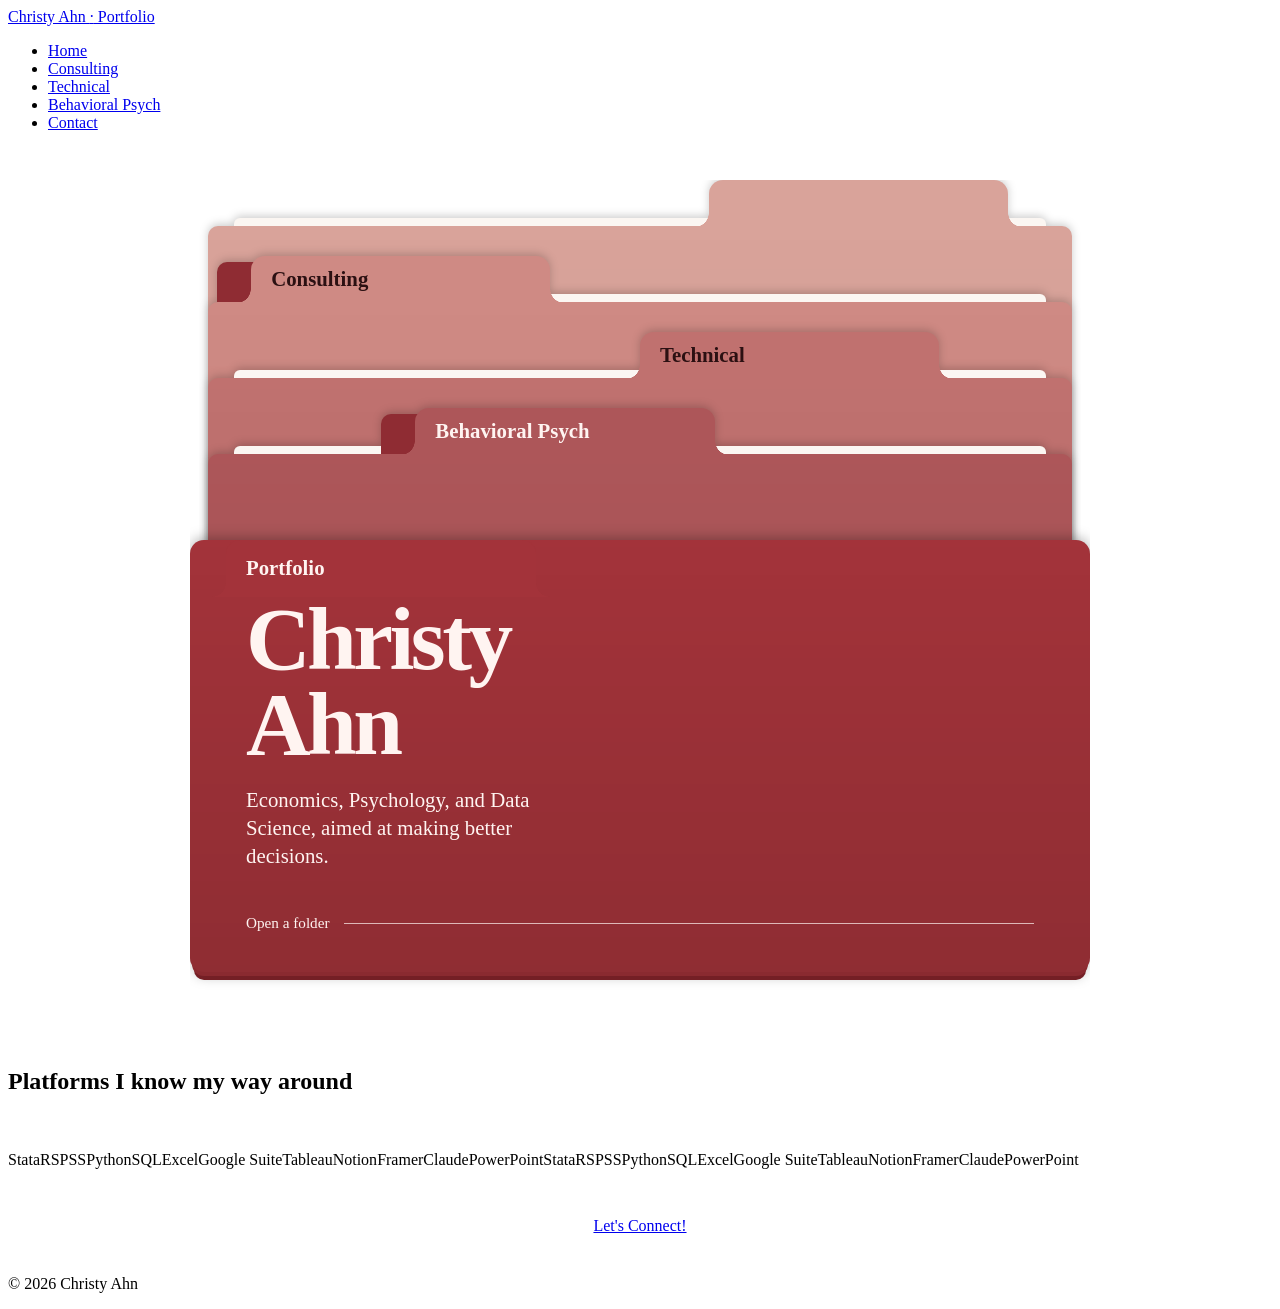
==== commit 3350a632: "Fix HTML formatting issues in index.html" ====
--- a/index.html
+++ b/index.html
@@ -5,7 +5,6 @@
 <meta name="viewport" content="width=device-width, initial-scale=1.0">
 <title>Christy Ahn — Portfolio</title>
 <meta name="description" content="Portfolio of consulting, data & analytics, and behavioral research work.">
-<link rel="stylesheet" href="css/style.css">
 <style>
   /* Page background and text colors come from your style.css. Only the folders have their own colors. */
 
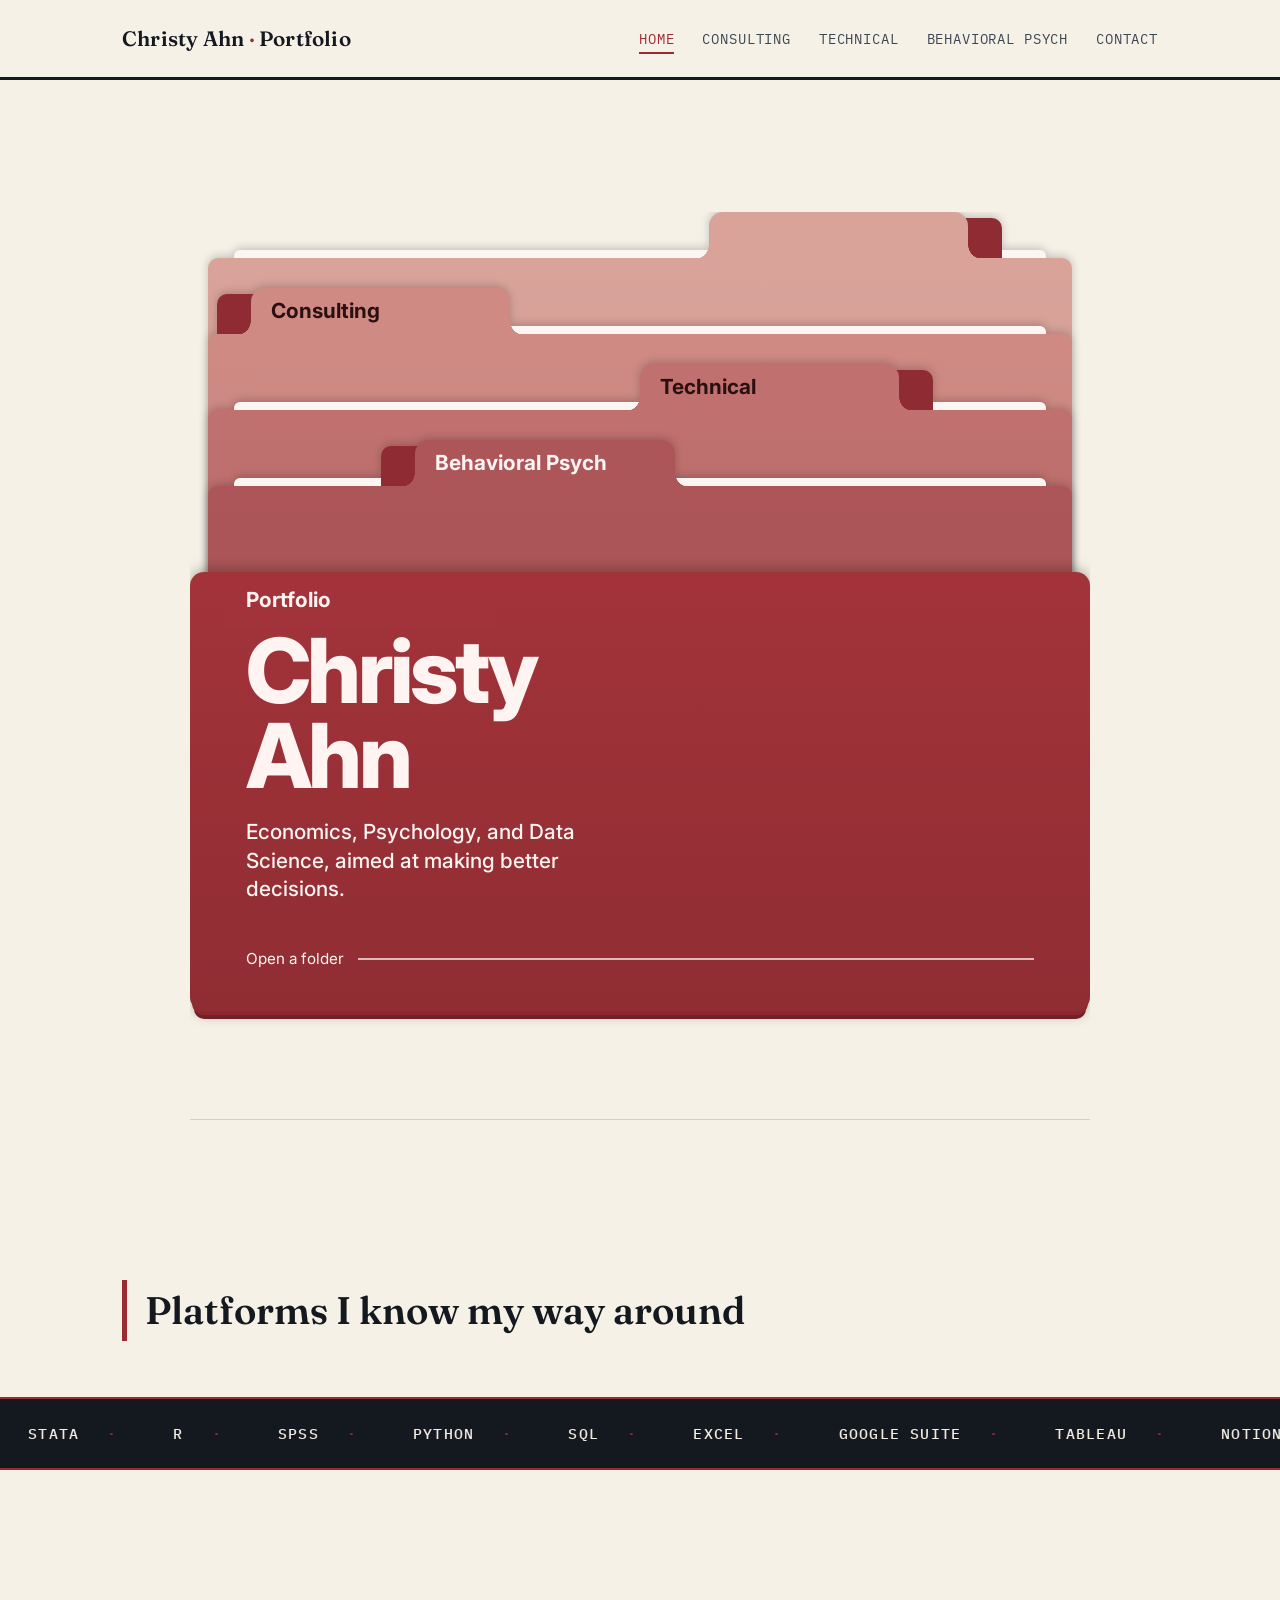
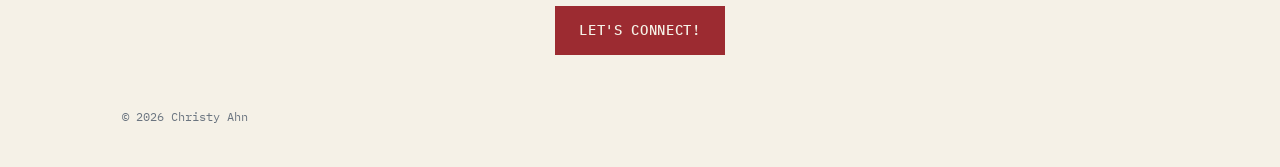
==== commit c232bce4: "Refactor CSS comments and formatting in index.html" ====
--- a/index.html
+++ b/index.html
@@ -5,27 +5,28 @@
 <meta name="viewport" content="width=device-width, initial-scale=1.0">
 <title>Christy Ahn — Portfolio</title>
 <meta name="description" content="Portfolio of consulting, data & analytics, and behavioral research work.">
+<link rel="stylesheet" href="css/style.css">
 <style>
   /* Page background and text colors come from your style.css. Only the folders have their own colors. */
 
   .cover-section { width: min(92%, 900px); margin: 48px auto 0; }
 
   .cover {
-    --step: 76px;                      /* vertical spacing between folder tabs */
-    --back-h: calc(var(--step) * 4);   /* height of the stack behind the front folder */
+    --step: 76px;
+    --back-h: calc(var(--step) * 4);
     position: relative;
     padding: var(--back-h) 0 24px;
     overflow: hidden;
   }
 
-  /* ---------- Tabs (shared by back folders and the front folder) ---------- */
+  /* ---------- Tabs ---------- */
   .tab {
     position: absolute;
     top: 0;
     left: var(--tab-x);
     z-index: 2;
     width: var(--tab-w);
-    min-height: calc(var(--tab-h) + 1px); /* 1px overlap hides the seam with the body */
+    min-height: calc(var(--tab-h) + 1px);
     display: flex;
     align-items: center;
     padding: 0 20px;
@@ -37,7 +38,6 @@
     line-height: 1.1;
     white-space: nowrap;
   }
-  /* Curved shoulders where the tab meets the folder */
   .tab::before, .tab::after { content: ""; position: absolute; bottom: 0; width: 14px; height: 14px; }
   .tab::before { left: -14px;  background: radial-gradient(circle at 0 0,    transparent 13.5px, var(--c) 14px); }
   .tab::after  { right: -14px; background: radial-gradient(circle at 100% 0, transparent 13.5px, var(--c) 14px); }
@@ -57,13 +57,11 @@
     filter: drop-shadow(0 -2px 4px rgba(0, 0, 0, 0.2));
     transition: transform 0.38s cubic-bezier(.3,1.3,.5,1), filter 0.3s ease;
   }
-  /* Muted reds, lightest at the back. Change --c to recolor, --ink for text color. */
   .b1 { top: 0;                       --c: #d9a39a; --ink: #2b1012; --tab-x: 58%; }
   .b2 { top: calc(var(--step) * 1);   --c: #cf8a84; --ink: #2b1012; --tab-x: 5%;  }
   .b3 { top: calc(var(--step) * 2);   --c: #c0716f; --ink: #2b1012; --tab-x: 50%; }
   .b4 { top: calc(var(--step) * 3);   --c: #ad5659; --ink: #fff4f1; --tab-x: 24%; }
 
-  /* Small accent tab beside each label, like the green nubs in the reference */
   .folder::before {
     content: "";
     position: absolute;
@@ -85,7 +83,6 @@
     background: linear-gradient(to bottom, transparent, rgba(0, 0, 0, 0.1)), var(--c);
   }
 
-  /* White sheet peeking out of each folder */
   .paper {
     position: absolute;
     top: calc(var(--tab-h) - 8px);
@@ -97,7 +94,6 @@
     transition: transform 0.4s cubic-bezier(.3,1.4,.5,1) 0.05s;
   }
 
-  /* Pull a folder up to open it */
   a.folder:hover,
   a.folder:focus-visible {
     transform: translateY(-22px);
@@ -108,7 +104,7 @@
   a.folder:focus-visible { outline: none; }
   a.folder:focus-visible .sheet { outline: 3px solid currentColor; outline-offset: 3px; }
 
-  /* ---------- Front folder (the cover) ---------- */
+  /* ---------- Front folder ---------- */
   .front {
     --c: #a3333a;
     --ink: #fff4f1;
@@ -125,7 +121,6 @@
     padding: clamp(28px, 5vw, 56px) clamp(24px, 5vw, 56px) clamp(24px, 4vw, 40px);
     border-radius: 14px;
     background: linear-gradient(to bottom, transparent, rgba(0, 0, 0, 0.12)), var(--c);
-    /* thin stacked edges under the folder, like the reference */
     box-shadow: 0 6px 0 -2px #8a2a30, 0 12px 0 -4px #741f25;
   }
   .front h1 {
@@ -187,7 +182,6 @@
   <section class="cover-section">
     <div class="cover" id="work">
 
-      <!-- Decorative folder to fill out the stack -->
       <div class="folder b1 nub-r" aria-hidden="true">
         <span class="tab"></span>
         <span class="paper"></span>
@@ -212,7 +206,6 @@
         <span class="sheet"></span>
       </a>
 
-      <!-- Front folder: the cover -->
       <div class="front">
         <span class="tab">Portfolio</span>
         <div class="front-body">
--- a/css/style.css
+++ b/css/style.css
@@ -0,0 +1,736 @@
+/* ============================================================
+   PORTFOLIO STYLESHEET
+   A single source of truth for color, type, and layout.
+   Edit the variables in :root to re-theme the entire site.
+   ============================================================ */
+
+@import url('https://fonts.googleapis.com/css2?family=Fraunces:opsz,wght@9..144,400;9..144,500;9..144,600&family=Inter:wght@400;500;600&family=IBM+Plex+Mono:wght@400;500&display=swap');
+
+:root{
+  /* -- color tokens -- */
+  --ink:        #14181F;   /* primary text / headlines — near-black */
+  --ink-soft:   #3B4652;   /* body text */
+  --slate:      #6B7580;   /* secondary / meta text */
+  --paper:      #F5F1E7;   /* page background */
+  --paper-alt:  #ECE5D4;   /* card background */
+  --line:       #D8CFBA;   /* hairline rule */
+  --accent:     #9C2B31;   /* oxblood — links, active state, highlights */
+  --accent-dark:#7A1F26;   /* pressed / deep accent */
+  --accent-soft:#EAD9D2;   /* accent tint for tags/pills */
+  --white:      #FFFFFF;
+
+  /* -- type tokens -- */
+  --font-display: 'Fraunces', Georgia, serif;
+  --font-body:    'Inter', -apple-system, BlinkMacSystemFont, sans-serif;
+  --font-mono:    'IBM Plex Mono', 'Courier New', monospace;
+
+  /* -- layout tokens -- */
+  --max-w: 1180px;
+  --gutter: clamp(20px, 6vw, 72px);
+}
+
+*{ box-sizing: border-box; }
+
+html{ scroll-behavior: smooth; }
+
+body{
+  margin: 0;
+  background: var(--paper);
+  color: var(--ink-soft);
+  font-family: var(--font-body);
+  font-size: 16.5px;
+  line-height: 1.6;
+  -webkit-font-smoothing: antialiased;
+}
+
+img{ max-width: 100%; display: block; }
+
+a{ color: var(--accent); text-decoration: none; }
+a:hover{ text-decoration: underline; }
+
+:focus-visible{
+  outline: 2px solid var(--accent);
+  outline-offset: 3px;
+}
+
+.wrap{
+  max-width: var(--max-w);
+  margin: 0 auto;
+  padding: 0 var(--gutter);
+}
+
+/* ---------- header / nav ---------- */
+
+header.site-header{
+  border-bottom: 3px solid var(--ink);
+  background: var(--paper);
+  position: sticky;
+  top: 0;
+  z-index: 20;
+}
+
+.header-inner{
+  max-width: var(--max-w);
+  margin: 0 auto;
+  padding: 22px var(--gutter);
+  display: flex;
+  align-items: center;
+  justify-content: space-between;
+  gap: 16px;
+  flex-wrap: wrap;
+}
+
+.brand{
+  font-family: var(--font-display);
+  font-weight: 600;
+  font-size: 1.3rem;
+  color: var(--ink);
+  letter-spacing: 0.01em;
+}
+
+.brand span{
+  color: var(--accent);
+}
+
+nav.site-nav ul{
+  list-style: none;
+  display: flex;
+  gap: clamp(14px, 2.5vw, 28px);
+  margin: 0;
+  padding: 0;
+  flex-wrap: wrap;
+}
+
+nav.site-nav a{
+  color: var(--ink-soft);
+  font-size: 0.88rem;
+  font-family: var(--font-mono);
+  text-transform: uppercase;
+  letter-spacing: 0.06em;
+  text-decoration: none;
+  padding-bottom: 4px;
+  border-bottom: 2px solid transparent;
+}
+
+nav.site-nav a:hover,
+nav.site-nav a[aria-current="page"]{
+  color: var(--accent);
+  border-bottom-color: var(--accent);
+}
+
+/* ---------- hero ---------- */
+
+.hero{
+  padding: clamp(52px, 10vw, 104px) 0 clamp(36px, 6vw, 60px);
+  border-bottom: 3px solid var(--ink);
+}
+
+.eyebrow{
+  display: inline-block;
+  font-family: var(--font-mono);
+  font-size: 0.76rem;
+  text-transform: uppercase;
+  letter-spacing: 0.14em;
+  color: var(--paper);
+  background: var(--accent);
+  padding: 5px 12px;
+  margin: 0 0 20px;
+}
+
+h1.hero-title{
+  font-family: var(--font-display);
+  font-weight: 600;
+  color: var(--ink);
+  font-size: clamp(2.6rem, 6.2vw, 4.6rem);
+  line-height: 1.03;
+  margin: 0 0 22px;
+  max-width: 16ch;
+  letter-spacing: -0.01em;
+}
+
+.hero-tagline{
+  font-family: var(--font-display);
+  font-style: italic;
+  font-weight: 500;
+  color: var(--accent);
+  font-size: clamp(1.15rem, 2.3vw, 1.5rem);
+  max-width: 48ch;
+  margin: 0 0 12px;
+  border-left: 4px solid var(--accent);
+  padding-left: 16px;
+}
+
+.hero-aside{
+  font-family: var(--font-mono);
+  font-size: 0.78rem;
+  color: var(--slate);
+  max-width: 50ch;
+  margin: 0 0 28px;
+  padding-left: 20px;
+}
+
+.hero-sub{
+  font-size: clamp(1.02rem, 1.7vw, 1.2rem);
+  color: var(--ink-soft);
+  max-width: 60ch;
+  margin: 0 0 30px;
+}
+
+.hero-actions{
+  display: flex;
+  gap: 14px;
+  flex-wrap: wrap;
+}
+
+.btn{
+  display: inline-flex;
+  align-items: center;
+  gap: 8px;
+  font-family: var(--font-mono);
+  font-size: 0.85rem;
+  font-weight: 500;
+  text-transform: uppercase;
+  letter-spacing: 0.05em;
+  padding: 12px 22px;
+  border: 2px solid var(--ink);
+  color: var(--ink);
+  text-decoration: none;
+  transition: background 0.15s ease, color 0.15s ease, border-color 0.15s ease;
+}
+.btn:hover{
+  background: var(--ink);
+  color: var(--paper);
+  text-decoration: none;
+}
+.btn.primary{
+  background: var(--accent);
+  border-color: var(--accent);
+  color: var(--paper);
+}
+.btn.primary:hover{
+  background: var(--accent-dark);
+  border-color: var(--accent-dark);
+}
+
+/* ---------- section framing ---------- */
+
+section{
+  padding: clamp(44px, 7vw, 84px) 0;
+  border-bottom: 1px solid var(--line);
+}
+section:last-of-type{ border-bottom: none; }
+
+.section-head{
+  display: flex;
+  justify-content: space-between;
+  align-items: baseline;
+  gap: 20px;
+  margin-bottom: 36px;
+  flex-wrap: wrap;
+}
+
+h2.section-title{
+  font-family: var(--font-display);
+  font-weight: 600;
+  color: var(--ink);
+  font-size: clamp(1.7rem, 3.4vw, 2.4rem);
+  margin: 0;
+  padding-left: 18px;
+  border-left: 5px solid var(--accent);
+}
+
+.section-note{
+  font-family: var(--font-mono);
+  font-size: 0.8rem;
+  color: var(--slate);
+  text-transform: uppercase;
+  letter-spacing: 0.06em;
+}
+
+.lede{
+  max-width: 68ch;
+  color: var(--ink-soft);
+  margin-bottom: 40px;
+  font-size: 1.05rem;
+}
+
+/* ---------- pillar cards (home) ---------- */
+
+.pillars{
+  display: grid;
+  grid-template-columns: repeat(3, 1fr);
+  gap: 2px;
+  background: var(--ink);
+  border: 2px solid var(--ink);
+}
+
+.pillar{
+  background: var(--paper);
+  padding: 32px 26px;
+  display: flex;
+  flex-direction: column;
+  gap: 12px;
+  transition: background 0.15s ease;
+}
+
+.pillar:hover{
+  background: var(--paper-alt);
+}
+
+.pillar-code{
+  font-family: var(--font-mono);
+  font-size: 0.78rem;
+  font-weight: 500;
+  color: var(--white);
+  background: var(--accent);
+  display: inline-block;
+  padding: 3px 9px;
+  letter-spacing: 0.06em;
+  align-self: flex-start;
+}
+
+.pillar h3{
+  font-family: var(--font-display);
+  font-size: 1.4rem;
+  font-weight: 600;
+  color: var(--ink);
+  margin: 0;
+}
+
+.pillar p{
+  color: var(--ink-soft);
+  font-size: 0.96rem;
+  margin: 0;
+  flex-grow: 1;
+}
+
+.pillar .btn{
+  align-self: flex-start;
+  margin-top: 8px;
+  padding: 8px 14px;
+  font-size: 0.75rem;
+}
+
+@media (max-width: 760px){
+  .pillars{ grid-template-columns: 1fr; }
+}
+
+/* ---------- case cards (project pages) ---------- */
+
+.case{
+  border: 1px solid var(--line);
+  border-left: 4px solid var(--ink);
+  background: var(--paper-alt);
+  padding: clamp(22px, 3vw, 34px);
+  margin-bottom: 24px;
+  transition: border-left-color 0.15s ease;
+}
+
+.case-top{
+  display: flex;
+  justify-content: space-between;
+  align-items: flex-start;
+  gap: 16px;
+  flex-wrap: wrap;
+  margin-bottom: 14px;
+}
+
+.case-code{
+  font-family: var(--font-mono);
+  font-size: 0.76rem;
+  font-weight: 500;
+  color: var(--white);
+  background: var(--ink);
+  padding: 3px 9px;
+  letter-spacing: 0.06em;
+}
+
+.case-meta{
+  font-family: var(--font-mono);
+  font-size: 0.75rem;
+  color: var(--slate);
+  text-transform: uppercase;
+  letter-spacing: 0.05em;
+}
+
+h3.case-title{
+  font-family: var(--font-display);
+  font-weight: 600;
+  font-size: 1.55rem;
+  color: var(--ink);
+  margin: 0 0 16px;
+}
+
+.case-grid{
+  display: grid;
+  grid-template-columns: repeat(3, 1fr);
+  gap: 20px;
+  margin-bottom: 18px;
+}
+
+.case-field dt{
+  font-family: var(--font-mono);
+  font-size: 0.72rem;
+  text-transform: uppercase;
+  letter-spacing: 0.06em;
+  color: var(--slate);
+  margin-bottom: 4px;
+}
+
+.case-field dd{
+  margin: 0;
+  font-size: 0.92rem;
+  color: var(--ink-soft);
+}
+
+.case-body p{
+  margin: 0 0 12px;
+  font-size: 0.97rem;
+}
+.case-body p:last-child{ margin-bottom: 0; }
+
+.tags{
+  list-style: none;
+  display: flex;
+  flex-wrap: wrap;
+  gap: 8px;
+  margin: 18px 0 0;
+  padding: 0;
+}
+
+.tags li{
+  font-family: var(--font-mono);
+  font-weight: 500;
+  font-size: 0.72rem;
+  text-transform: uppercase;
+  letter-spacing: 0.04em;
+  background: var(--accent);
+  color: var(--white);
+  padding: 5px 11px;
+}
+
+.placeholder-flag{
+  display: inline-block;
+  margin-top: 14px;
+  font-family: var(--font-mono);
+  font-size: 0.72rem;
+  color: var(--slate);
+  border-top: 1px dashed var(--line);
+  padding-top: 10px;
+  width: 100%;
+}
+
+/* clickable case card -> detail page */
+a.case{
+  display: block;
+  text-decoration: none;
+  color: inherit;
+  cursor: pointer;
+  transition: border-left-color 0.15s ease, transform 0.15s ease, box-shadow 0.15s ease;
+}
+a.case:hover,
+a.case:focus-visible{
+  text-decoration: none;
+  border-left-color: var(--accent);
+  box-shadow: 0 8px 22px rgba(20, 24, 31, 0.12);
+  transform: translateY(-2px);
+}
+
+.case-view-link{
+  display: inline-flex;
+  align-items: center;
+  gap: 6px;
+  margin-top: 16px;
+  font-family: var(--font-mono);
+  font-weight: 500;
+  font-size: 0.76rem;
+  text-transform: uppercase;
+  letter-spacing: 0.05em;
+  color: var(--accent);
+}
+a.case:hover .case-view-link{
+  gap: 10px;
+}
+.case-view-link .arrow{ transition: transform 0.15s ease; }
+
+.case-download{
+  display: inline-flex;
+  align-items: center;
+  gap: 8px;
+  margin-top: 18px;
+  padding: 11px 18px;
+  border: 2px solid var(--ink);
+  font-family: var(--font-mono);
+  font-weight: 500;
+  font-size: 0.78rem;
+  text-transform: uppercase;
+  letter-spacing: 0.05em;
+  color: var(--ink);
+  transition: background 0.15s ease, color 0.15s ease;
+}
+.case-download:hover{
+  background: var(--ink);
+  color: var(--paper);
+  text-decoration: none;
+}
+.case-download-note{
+  display: block;
+  margin-top: 6px;
+  font-family: var(--font-mono);
+  font-size: 0.7rem;
+  color: var(--slate);
+}
+
+/* ---------- case detail page ---------- */
+
+.back-link{
+  display: inline-block;
+  font-family: var(--font-mono);
+  font-weight: 500;
+  font-size: 0.78rem;
+  text-transform: uppercase;
+  letter-spacing: 0.05em;
+  color: var(--slate);
+  margin-bottom: 20px;
+}
+.back-link:hover{ color: var(--accent); text-decoration: none; }
+
+.detail-meta{
+  font-family: var(--font-mono);
+  font-size: 0.85rem;
+  color: var(--slate);
+  margin: 0 0 6px;
+}
+
+.stat-strip{
+  display: grid;
+  grid-template-columns: repeat(auto-fit, minmax(200px, 1fr));
+  gap: 2px;
+  background: var(--ink);
+  border: 2px solid var(--ink);
+  margin: 8px 0 0;
+}
+.stat{
+  background: var(--ink);
+  padding: 22px 20px;
+}
+.stat .num{
+  display: block;
+  font-family: var(--font-display);
+  font-weight: 600;
+  font-size: 1.75rem;
+  color: var(--white);
+  margin-bottom: 4px;
+  line-height: 1.1;
+}
+.stat .label{
+  display: block;
+  font-family: var(--font-mono);
+  font-size: 0.7rem;
+  text-transform: uppercase;
+  letter-spacing: 0.05em;
+  color: #C9B8A8;
+  margin-bottom: 8px;
+}
+.stat .explain{
+  display: block;
+  font-family: var(--font-body);
+  font-size: 0.82rem;
+  line-height: 1.5;
+  color: #BCAEA0;
+  padding-top: 8px;
+  border-top: 1px solid rgba(255,255,255,0.14);
+}
+
+.stat-strip-note{
+  font-size: 0.88rem;
+  color: var(--slate);
+  font-style: italic;
+  max-width: 68ch;
+  margin: 12px 0 0;
+  padding-left: 14px;
+  border-left: 3px solid var(--line);
+}
+
+.detail-section{
+  max-width: 68ch;
+}
+.detail-section + .detail-section{ margin-top: 8px; }
+
+h3.detail-title{
+  font-family: var(--font-display);
+  font-weight: 600;
+  color: var(--ink);
+  font-size: 1.35rem;
+  margin: 0 0 14px;
+}
+
+.detail-section ul{
+  margin: 0 0 16px;
+  padding-left: 20px;
+}
+.detail-section li{ margin-bottom: 8px; }
+.detail-section p{ margin: 0 0 14px; }
+.detail-section p:last-child,
+.detail-section ul:last-child{ margin-bottom: 0; }
+
+.role-box{
+  background: var(--paper-alt);
+  border-left: 4px solid var(--accent);
+  padding: 22px 26px;
+  max-width: 68ch;
+}
+
+@media (max-width: 720px){
+  .case-grid{ grid-template-columns: 1fr 1fr; }
+}
+@media (max-width: 480px){
+  .case-grid{ grid-template-columns: 1fr; }
+}
+
+/* ---------- contact page ---------- */
+
+.contact-layout{
+  display: grid;
+  grid-template-columns: 220px 1fr;
+  gap: 48px;
+  align-items: start;
+}
+
+.contact-photo{
+  width: 100%;
+  aspect-ratio: 1 / 1;
+  background: var(--paper-alt);
+  border: 1px solid var(--line);
+  display: flex;
+  align-items: center;
+  justify-content: center;
+  font-family: var(--font-mono);
+  font-size: 0.75rem;
+  color: var(--slate);
+  text-align: center;
+  padding: 16px;
+  overflow: hidden;
+}
+.contact-photo img{
+  width: 100%; height: 100%; object-fit: cover;
+}
+
+.contact-list{
+  list-style: none;
+  margin: 0;
+  padding: 0;
+}
+
+.contact-list li{
+  display: flex;
+  gap: 18px;
+  padding: 16px 0;
+  border-bottom: 1px solid var(--line);
+  align-items: baseline;
+  flex-wrap: wrap;
+}
+.contact-list li:first-child{ padding-top: 0; }
+
+.contact-list dt{
+  font-family: var(--font-mono);
+  font-size: 0.72rem;
+  text-transform: uppercase;
+  letter-spacing: 0.06em;
+  color: var(--slate);
+  width: 90px;
+  flex-shrink: 0;
+}
+
+.contact-list dd{
+  margin: 0;
+  font-size: 1.05rem;
+  color: var(--ink);
+}
+
+@media (max-width: 640px){
+  .contact-layout{ grid-template-columns: 1fr; }
+  .contact-photo{ max-width: 200px; }
+}
+
+/* ---------- footer ---------- */
+
+footer.site-footer{
+  padding: 28px var(--gutter) 40px;
+  max-width: var(--max-w);
+  margin: 0 auto;
+}
+footer.site-footer p{
+  font-family: var(--font-mono);
+  font-size: 0.75rem;
+  color: var(--slate);
+  margin: 0;
+}
+
+/* ---------- tools / ticker section (mid-page, home only) ---------- */
+
+.tools-section{
+  padding: clamp(48px, 8vw, 88px) 0;
+  border-bottom: 1px solid var(--line);
+}
+
+.tools-head{
+  margin-bottom: 28px;
+}
+
+.ticker-band{
+  width: 100vw;
+  position: relative;
+  left: 50%;
+  right: 50%;
+  margin-left: -50vw;
+  margin-right: -50vw;
+  background: var(--ink);
+  overflow: hidden;
+  display: flex;
+  align-items: center;
+  padding: 22px 0;
+  border-top: 2px solid var(--accent);
+  border-bottom: 2px solid var(--accent);
+}
+
+.ticker-track{
+  display: flex;
+  align-items: center;
+  white-space: nowrap;
+  animation: ticker-scroll 32s linear infinite;
+  will-change: transform;
+}
+
+.ticker-band:hover .ticker-track{
+  animation-play-state: paused;
+}
+
+.ticker-track span{
+  font-family: var(--font-mono);
+  font-weight: 500;
+  font-size: 0.95rem;
+  letter-spacing: 0.08em;
+  text-transform: uppercase;
+  color: var(--paper);
+  padding: 0 28px;
+  display: inline-flex;
+  align-items: center;
+}
+
+.ticker-track span::after{
+  content: '·';
+  color: var(--accent);
+  margin-left: 28px;
+}
+
+@keyframes ticker-scroll{
+  from{ transform: translateX(0); }
+  to{ transform: translateX(-50%); }
+}
+
+@media (prefers-reduced-motion: reduce){
+  .ticker-track{ animation: none; }
+  .ticker-band{ overflow-x: auto; }
+  html{ scroll-behavior: auto; }
+}
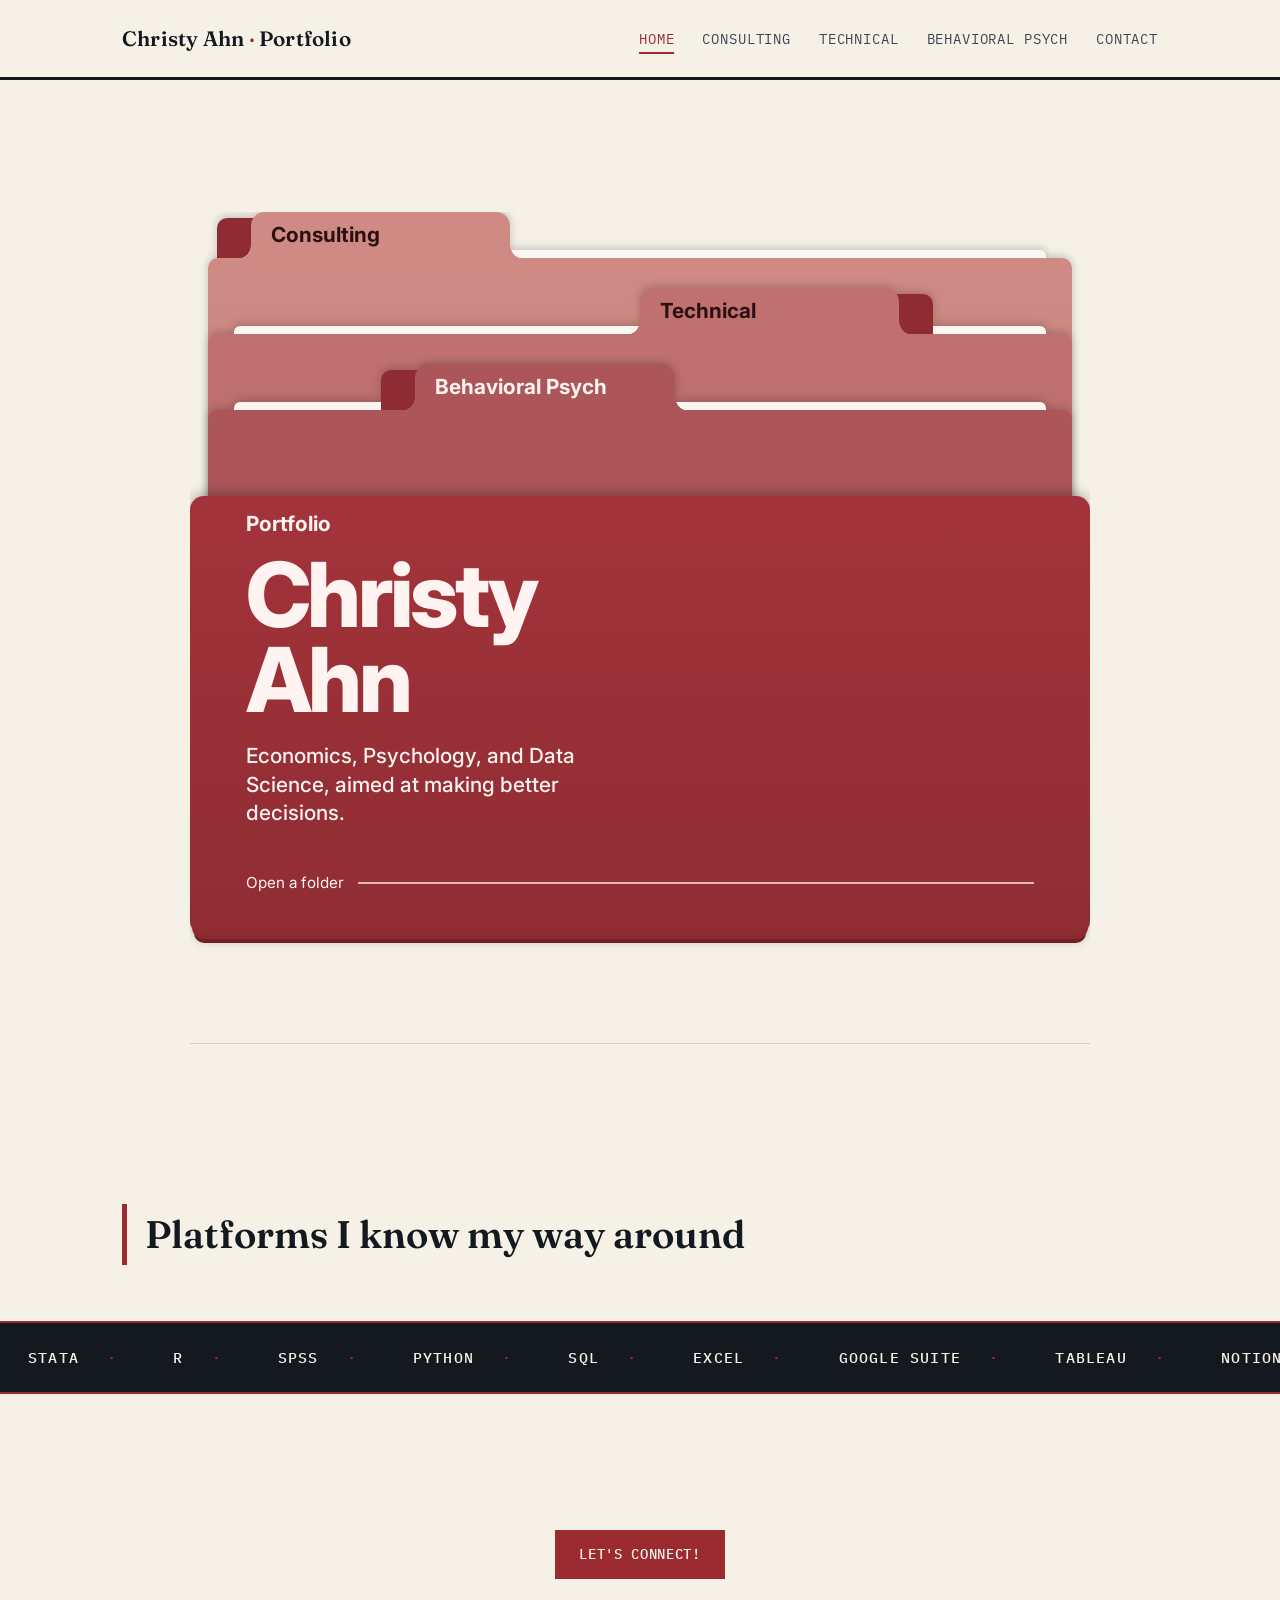
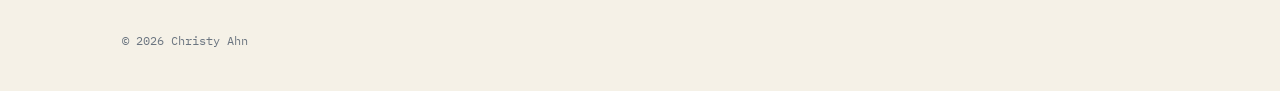
==== commit 2366d665: "Refactor CSS variables and update folder structure" ====
--- a/index.html
+++ b/index.html
@@ -13,7 +13,7 @@
 
   .cover {
     --step: 76px;
-    --back-h: calc(var(--step) * 4);
+    --back-h: calc(var(--step) * 3);
     position: relative;
     padding: var(--back-h) 0 24px;
     overflow: hidden;
@@ -57,10 +57,9 @@
     filter: drop-shadow(0 -2px 4px rgba(0, 0, 0, 0.2));
     transition: transform 0.38s cubic-bezier(.3,1.3,.5,1), filter 0.3s ease;
   }
-  .b1 { top: 0;                       --c: #d9a39a; --ink: #2b1012; --tab-x: 58%; }
-  .b2 { top: calc(var(--step) * 1);   --c: #cf8a84; --ink: #2b1012; --tab-x: 5%;  }
-  .b3 { top: calc(var(--step) * 2);   --c: #c0716f; --ink: #2b1012; --tab-x: 50%; }
-  .b4 { top: calc(var(--step) * 3);   --c: #ad5659; --ink: #fff4f1; --tab-x: 24%; }
+  .b2 { top: 0;                       --c: #cf8a84; --ink: #2b1012; --tab-x: 5%;  }
+  .b3 { top: calc(var(--step) * 1);   --c: #c0716f; --ink: #2b1012; --tab-x: 50%; }
+  .b4 { top: calc(var(--step) * 2);   --c: #ad5659; --ink: #fff4f1; --tab-x: 24%; }
 
   .folder::before {
     content: "";
@@ -182,12 +181,6 @@
   <section class="cover-section">
     <div class="cover" id="work">
 
-      <div class="folder b1 nub-r" aria-hidden="true">
-        <span class="tab"></span>
-        <span class="paper"></span>
-        <span class="sheet"></span>
-      </div>
-
       <a class="folder b2" href="consulting.html" aria-label="Consulting projects">
         <span class="tab">Consulting</span>
         <span class="paper" aria-hidden="true"></span>
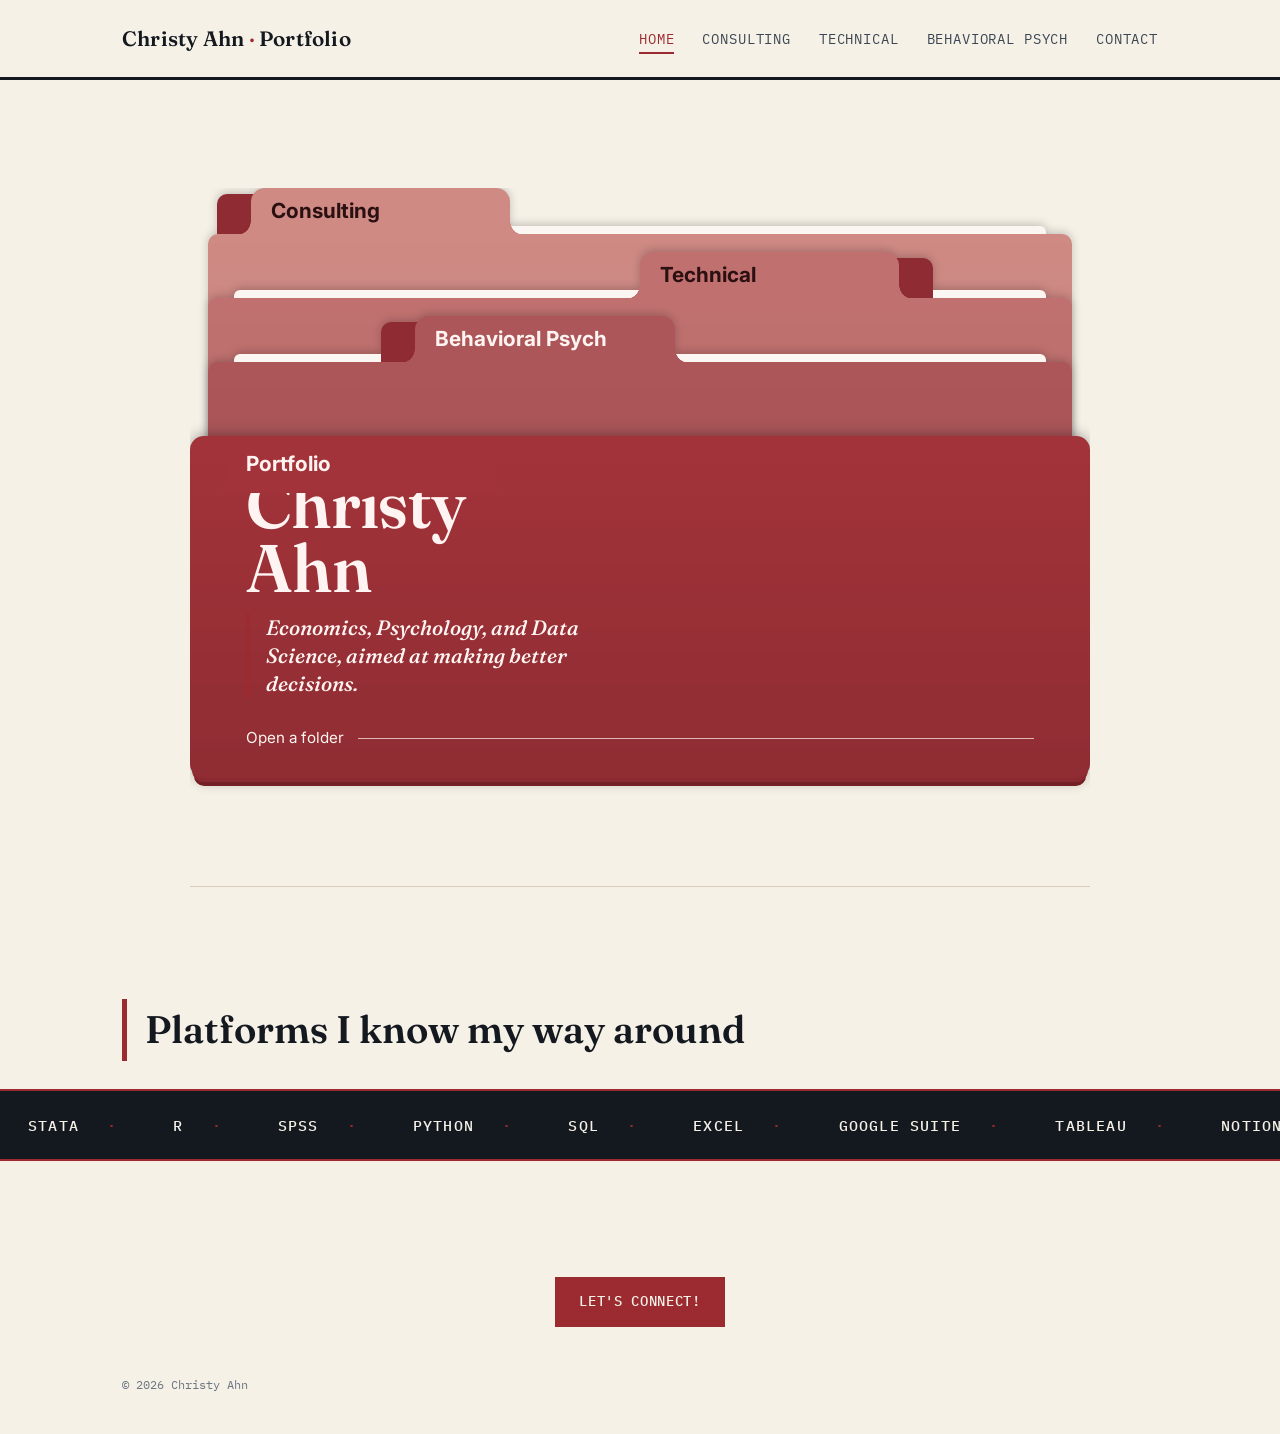
==== commit 56242517: "Update index.html for styling and structure changes" ====
--- a/index.html
+++ b/index.html
@@ -5,14 +5,14 @@
 <meta name="viewport" content="width=device-width, initial-scale=1.0">
 <title>Christy Ahn — Portfolio</title>
 <meta name="description" content="Portfolio of consulting, data & analytics, and behavioral research work.">
-<link rel="stylesheet" href="css/style.css">
+<link rel="stylesheet" href="css/style.css?v=2">
 <style>
-  /* Page background and text colors come from your style.css. Only the folders have their own colors. */
-
-  .cover-section { width: min(92%, 900px); margin: 48px auto 0; }
+  /* Page background, text colors and fonts come from your style.css. Only the folders have their own colors. */
+
+  .cover-section { width: min(92%, 900px); margin: 24px auto 0; }
 
   .cover {
-    --step: 76px;
+    --step: 64px;
     --back-h: calc(var(--step) * 3);
     position: relative;
     padding: var(--back-h) 0 24px;
@@ -117,43 +117,41 @@
   }
   .front-body {
     margin-top: var(--tab-h);
-    padding: clamp(28px, 5vw, 56px) clamp(24px, 5vw, 56px) clamp(24px, 4vw, 40px);
+    padding: clamp(20px, 3.5vw, 36px) clamp(24px, 5vw, 56px) clamp(20px, 3vw, 28px);
     border-radius: 14px;
     background: linear-gradient(to bottom, transparent, rgba(0, 0, 0, 0.12)), var(--c);
     box-shadow: 0 6px 0 -2px #8a2a30, 0 12px 0 -4px #741f25;
   }
   .front h1 {
     margin: 0;
+    max-width: none;
     color: inherit;
-    font-size: clamp(2.8rem, 9vw, 5.6rem);
+    font-size: clamp(2.4rem, 7vw, 4.2rem);
     line-height: 0.95;
-    font-weight: 800;
-    letter-spacing: -0.04em;
   }
   .front .major {
-    margin: 20px 0 0;
+    margin: 14px 0 0;
     color: inherit;
     max-width: 28ch;
     font-size: clamp(1rem, 2.2vw, 1.3rem);
     line-height: 1.35;
-    font-weight: 500;
-  }
-  .front-foot { display: flex; align-items: center; gap: 14px; margin-top: 44px; font-size: 0.95rem; }
+  }
+  .front-foot { display: flex; align-items: center; gap: 14px; margin-top: 28px; font-size: 0.95rem; }
   .front-foot .line { flex: 1; height: 1.5px; background: currentColor; opacity: 0.7; }
 
   /* ---------- Toolkit and connect button ---------- */
-  .tools-section { margin-top: 72px; }
-  .tools-section .ticker-band { margin-top: 56px; }
-  .connect { display: flex; justify-content: center; padding: 48px 0 24px; }
+  .tools-section { margin-top: 24px; }
+  .tools-section .ticker-band { margin-top: 24px; }
+  .connect { display: flex; justify-content: center; padding: 28px 0 20px; }
 
   @media (max-width: 720px) {
-    .cover { --step: 62px; }
+    .cover { --step: 56px; }
     .cover-section { margin-top: 32px; }
     .folder { --tab-h: 42px; --tab-w: 38%; }
     .front { --tab-h: 48px; --tab-w: 34%; }
     .tab { padding: 0 10px; font-size: 0.95rem; white-space: normal; }
     .b3 { --tab-x: 54%; }
-    .front-foot { margin-top: 32px; }
+    .front-foot { margin-top: 24px; }
   }
   @media (prefers-reduced-motion: reduce) {
     .folder, .paper { transition: none; }
@@ -164,10 +162,10 @@
 
 <header class="site-header">
   <div class="header-inner">
-    <a class="brand" href="index.html">Christy Ahn <span>·</span> Portfolio</a>
+    <a class="brand" href="./">Christy Ahn <span>·</span> Portfolio</a>
     <nav class="site-nav" aria-label="Primary">
       <ul>
-        <li><a href="index.html" aria-current="page">Home</a></li>
+        <li><a href="./" aria-current="page">Home</a></li>
         <li><a href="consulting.html">Consulting</a></li>
         <li><a href="technical.html">Technical</a></li>
         <li><a href="psych.html">Behavioral Psych</a></li>
@@ -202,8 +200,8 @@
       <div class="front">
         <span class="tab">Portfolio</span>
         <div class="front-body">
-          <h1>Christy<br>Ahn</h1>
-          <p class="major">Economics, Psychology, and Data Science, aimed at making better decisions.</p>
+          <h1 class="hero-title">Christy<br>Ahn</h1>
+          <p class="major hero-tagline">Economics, Psychology, and Data Science, aimed at making better decisions.</p>
           <div class="front-foot"><span>Open a folder</span><span class="line"></span></div>
         </div>
       </div>
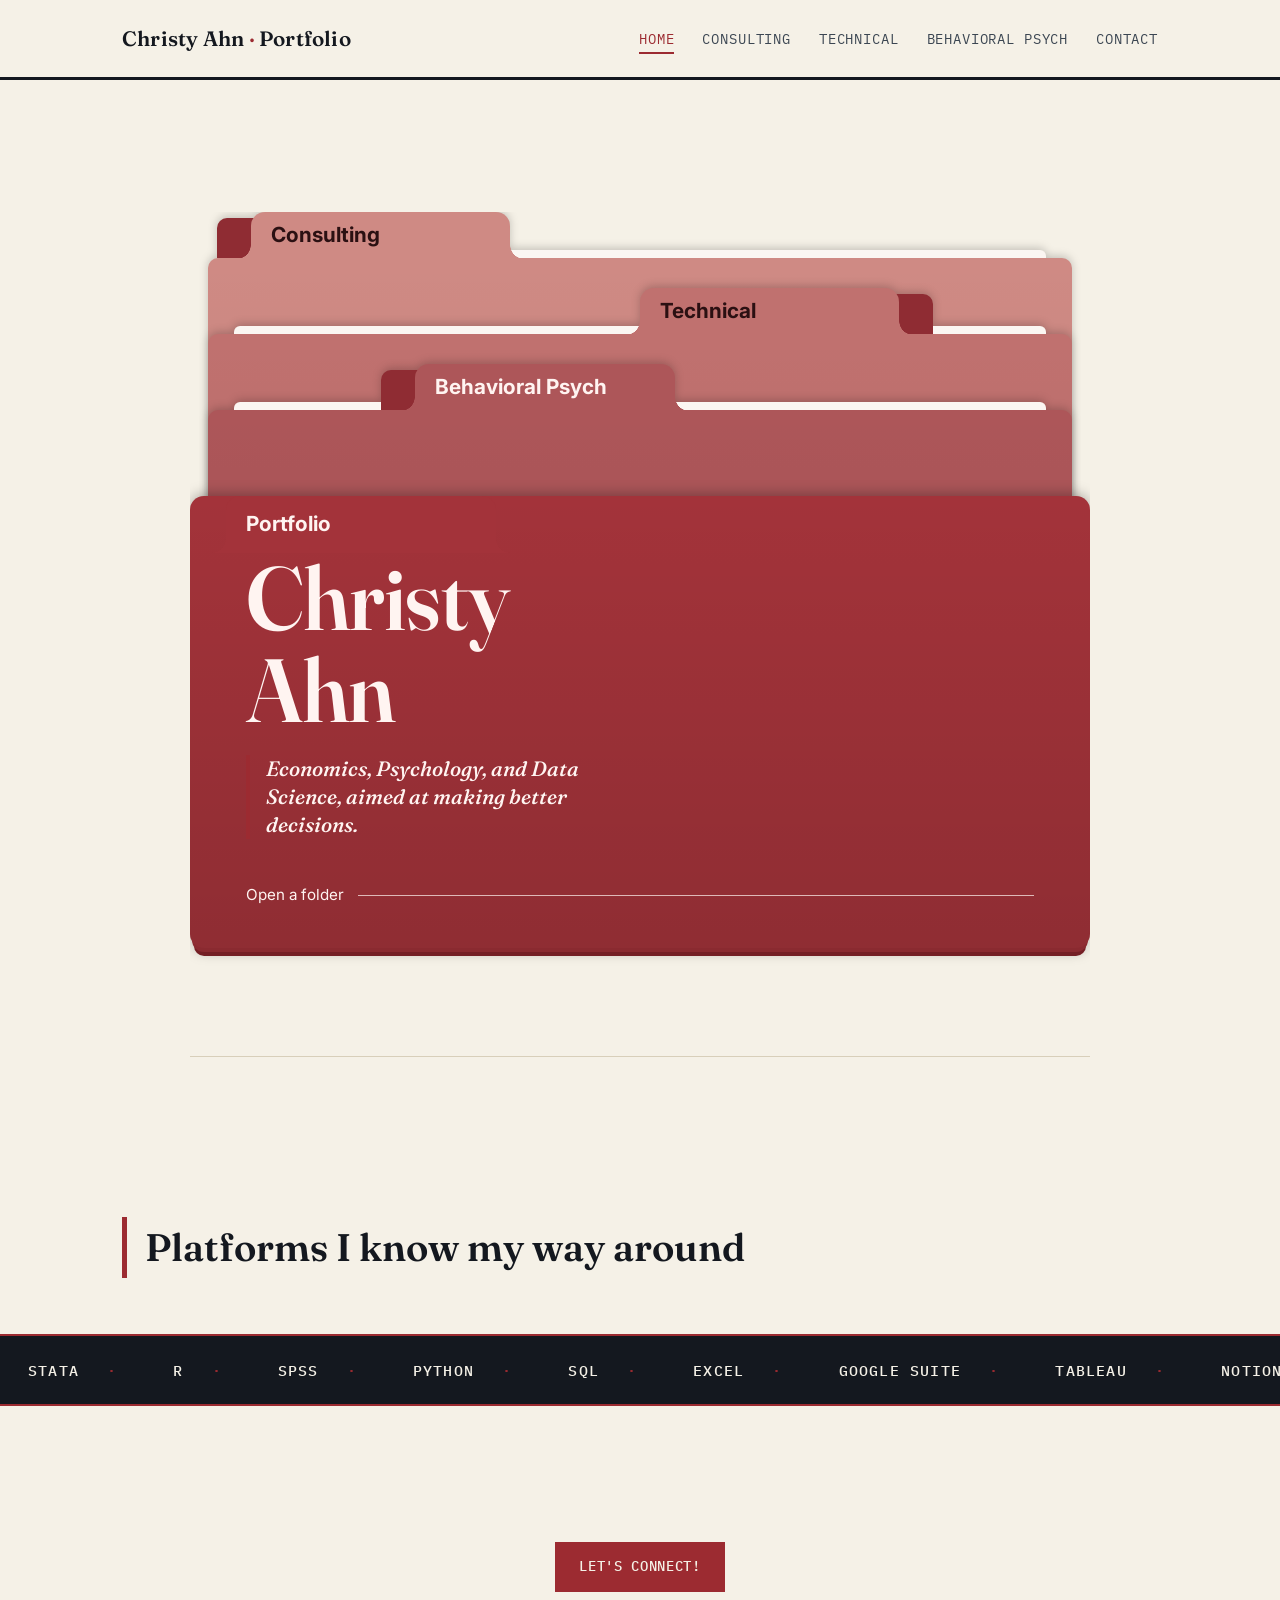
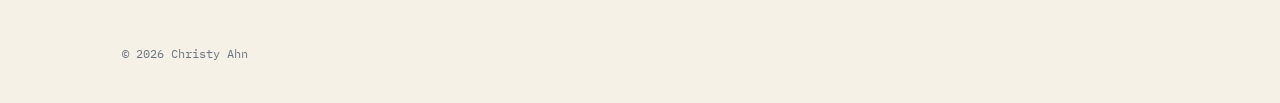
==== commit 0c09d834: "Adjust layout and styling in index.html" ====
--- a/index.html
+++ b/index.html
@@ -9,10 +9,10 @@
 <style>
   /* Page background, text colors and fonts come from your style.css. Only the folders have their own colors. */
 
-  .cover-section { width: min(92%, 900px); margin: 24px auto 0; }
+  .cover-section { width: min(92%, 900px); margin: 48px auto 0; }
 
   .cover {
-    --step: 64px;
+    --step: 76px;
     --back-h: calc(var(--step) * 3);
     position: relative;
     padding: var(--back-h) 0 24px;
@@ -116,42 +116,48 @@
     filter: drop-shadow(0 -3px 6px rgba(0, 0, 0, 0.25));
   }
   .front-body {
+    position: relative;
+    z-index: 1;
     margin-top: var(--tab-h);
-    padding: clamp(20px, 3.5vw, 36px) clamp(24px, 5vw, 56px) clamp(20px, 3vw, 28px);
+    padding: clamp(28px, 5vw, 56px) clamp(24px, 5vw, 56px) clamp(24px, 4vw, 40px);
     border-radius: 14px;
     background: linear-gradient(to bottom, transparent, rgba(0, 0, 0, 0.12)), var(--c);
     box-shadow: 0 6px 0 -2px #8a2a30, 0 12px 0 -4px #741f25;
   }
   .front h1 {
+    position: relative;
+    z-index: 2;
     margin: 0;
     max-width: none;
     color: inherit;
-    font-size: clamp(2.4rem, 7vw, 4.2rem);
-    line-height: 0.95;
+    font-size: clamp(2.8rem, 9vw, 5.6rem);
+    line-height: 1.02;
   }
   .front .major {
-    margin: 14px 0 0;
+    position: relative;
+    z-index: 2;
+    margin: 20px 0 0;
     color: inherit;
     max-width: 28ch;
     font-size: clamp(1rem, 2.2vw, 1.3rem);
     line-height: 1.35;
   }
-  .front-foot { display: flex; align-items: center; gap: 14px; margin-top: 28px; font-size: 0.95rem; }
+  .front-foot { display: flex; align-items: center; gap: 14px; margin-top: 44px; font-size: 0.95rem; }
   .front-foot .line { flex: 1; height: 1.5px; background: currentColor; opacity: 0.7; }
 
   /* ---------- Toolkit and connect button ---------- */
-  .tools-section { margin-top: 24px; }
-  .tools-section .ticker-band { margin-top: 24px; }
-  .connect { display: flex; justify-content: center; padding: 28px 0 20px; }
+  .tools-section { margin-top: 72px; }
+  .tools-section .ticker-band { margin-top: 56px; }
+  .connect { display: flex; justify-content: center; padding: 48px 0 24px; }
 
   @media (max-width: 720px) {
-    .cover { --step: 56px; }
+    .cover { --step: 62px; }
     .cover-section { margin-top: 32px; }
     .folder { --tab-h: 42px; --tab-w: 38%; }
     .front { --tab-h: 48px; --tab-w: 34%; }
     .tab { padding: 0 10px; font-size: 0.95rem; white-space: normal; }
     .b3 { --tab-x: 54%; }
-    .front-foot { margin-top: 24px; }
+    .front-foot { margin-top: 32px; }
   }
   @media (prefers-reduced-motion: reduce) {
     .folder, .paper { transition: none; }
